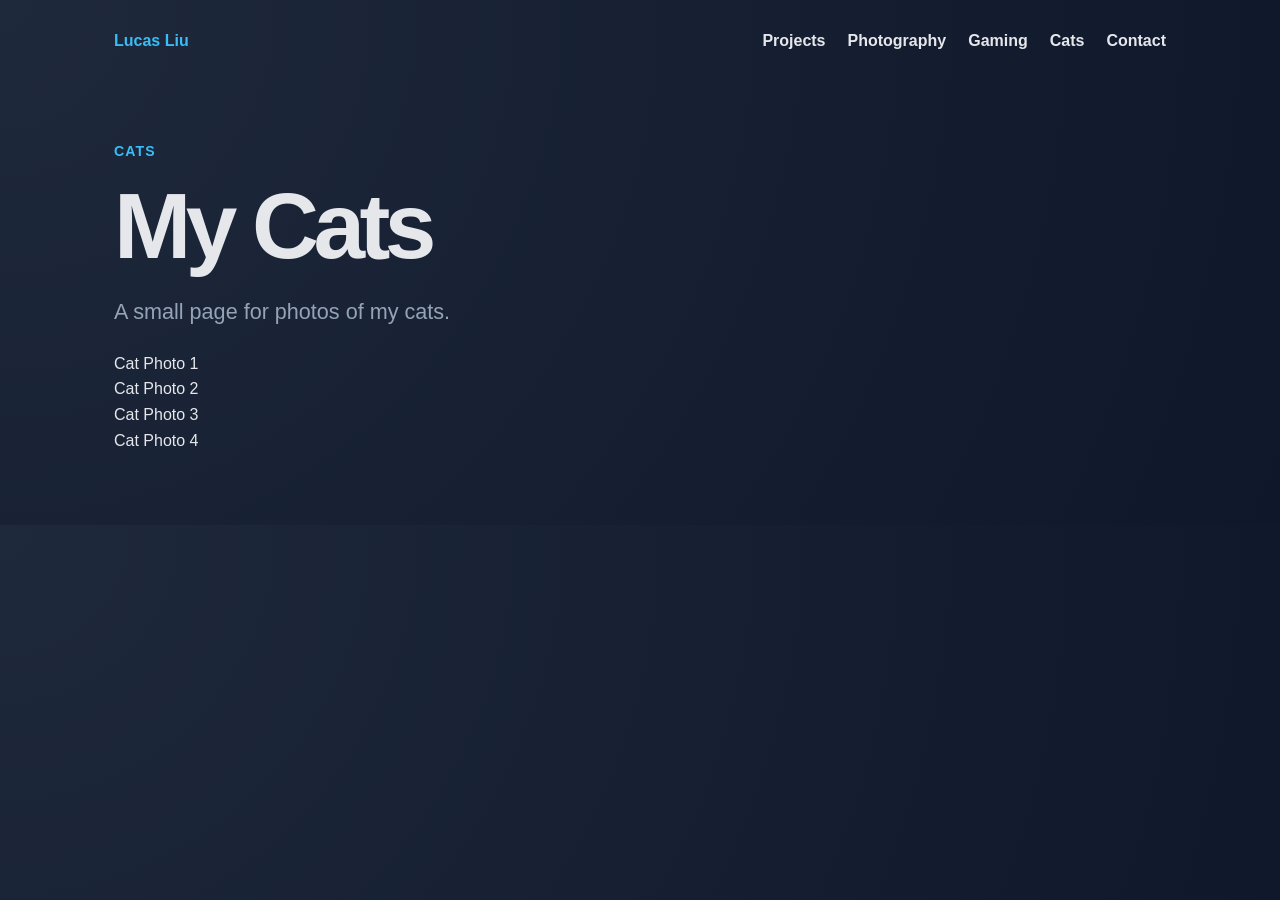
==== cats.html @ eb271c0a "Add initial cats.html page with layout and content" ====
<!DOCTYPE html>
<html lang="en">
<head>
  <meta charset="UTF-8" />
  <meta name="viewport" content="width=device-width, initial-scale=1.0" />

  <title>Cats | Lucas Liu</title>
  <meta name="description" content="Cat photos by Lucas Liu." />

  <link rel="stylesheet" href="style.css" />
</head>

<body>
  <nav class="nav">
    <a class="nav-name" href="index.html">Lucas Liu</a>

    <div class="nav-links">
      <a href="projects.html">Projects</a>
      <a href="photography.html">Photography</a>
      <a href="gaming.html">Gaming</a>
      <a href="cats.html">Cats</a>
      <a href="index.html#contact">Contact</a>
    </div>
  </nav>

  <main class="container">
    <section class="page-header">
      <p class="eyebrow">Cats</p>
      <h1>My Cats</h1>
      <p class="intro">
        A small page for photos of my cats.
      </p>
    </section>

    <section>
      <div class="photo-grid">
        <div class="photo-placeholder">
          <span>Cat Photo 1</span>
        </div>

        <div class="photo-placeholder">
          <span>Cat Photo 2</span>
        </div>

        <div class="photo-placeholder">
          <span>Cat Photo 3</span>
        </div>

        <div class="photo-placeholder">
          <span>Cat Photo 4</span>
        </div>
      </div>
    </section>
  </main>
</body>
</html>
---- style.css ----
:root {
  --bg: #0f172a;
  --bg-soft: #111827;
  --text: #e5e7eb;
  --muted: #94a3b8;
  --accent: #38bdf8;
  --border: #1f2937;
  --card: rgba(17, 24, 39, 0.78);
}

* {
  box-sizing: border-box;
}

html {
  scroll-behavior: smooth;
}

body {
  margin: 0;
  font-family: -apple-system, BlinkMacSystemFont, "Segoe UI", sans-serif;
  background: radial-gradient(circle at top left, #1e293b, var(--bg));
  color: var(--text);
  line-height: 1.6;
}

.nav {
  max-width: 1100px;
  margin: 0 auto;
  padding: 28px 24px 0;
  display: flex;
  justify-content: space-between;
  align-items: center;
}

.nav a {
  color: var(--text);
  text-decoration: none;
  font-weight: 700;
}

.nav a:hover {
  color: var(--accent);
}

.nav-name {
  color: var(--accent) !important;
}

.nav-links {
  display: flex;
  gap: 22px;
}

.container {
  max-width: 1100px;
  margin: 0 auto;
  padding: 72px 24px;
}

.hero {
  max-width: 860px;
  margin-bottom: 72px;
}

.eyebrow {
  color: var(--accent);
  font-weight: 700;
  letter-spacing: 0.08em;
  text-transform: uppercase;
  font-size: 0.88rem;
}

h1 {
  font-size: clamp(3rem, 8vw, 5.8rem);
  line-height: 1;
  margin: 18px 0;
  letter-spacing: -0.06em;
}

h2 {
  margin: 72px 0 24px;
  font-size: clamp(2rem, 4vw, 2.7rem);
  letter-spacing: -0.04em;
}

h3 {
  margin: 0 0 14px;
  font-size: 1.45rem;
}

p {
  font-size: 1.08rem;
}

.intro {
  font-size: 1.35rem;
  color: var(--muted);
  max-width: 820px;
}

.secondary-intro {
  margin-top: 18px;
}

.links {
  display: flex;
  gap: 16px;
  margin-top: 32px;
  flex-wrap: wrap;
}

.links a {
  color: var(--bg);
  background: var(--accent);
  padding: 12px 20px;
  border-radius: 999px;
  text-decoration: none;
  font-weight: 800;
  transition: transform 0.2s ease;
}

.links a:hover {
  transform: translateY(-2px);
}

.card-grid {
  display: grid;
  gap: 20px;
}

.card {
  background: var(--card);
  border: 1px solid var(--border);
  border-radius: 22px;
  padding: 28px;
}

.card p {
  color: var(--muted);
}

.empty-card {
  border-style: dashed;
}

.tag {
  margin: 0 0 12px;
  color: var(--accent) !important;
  font-size: 0.82rem;
  font-weight: 800;
  letter-spacing: 0.08em;
  text-transform: uppercase;
}

.text-link {
  display: inline-block;
  margin-top: 8px;
  color: var(--accent);
  text-decoration: none;
  font-weight: 800;
}

.text-link:hover {
  text-decoration: underline;
}

.profile-links {
  display: flex;
  flex-direction: column;
  gap: 8px;
  margin-top: 14px;
}

.profile-links span {
  color: var(--muted);
  font-weight: 700;
}

#contact {
  margin-bottom: 40px;
}

#contact p {
  color: var(--muted);
  max-width: 720px;
}

@media (max-width: 700px) {
  .nav {
    align-items: flex-start;
    gap: 16px;
    flex-direction: column;
  }

  .nav-links {
    gap: 14px;
    flex-wrap: wrap;
  }

  .container {
    padding-top: 48px;
  }

  h1 {
    font-size: clamp(2.7rem, 14vw, 4.5rem);
  }

  .intro {
    font-size: 1.15rem;
  }

  .card {
    padding: 24px;
  }
}
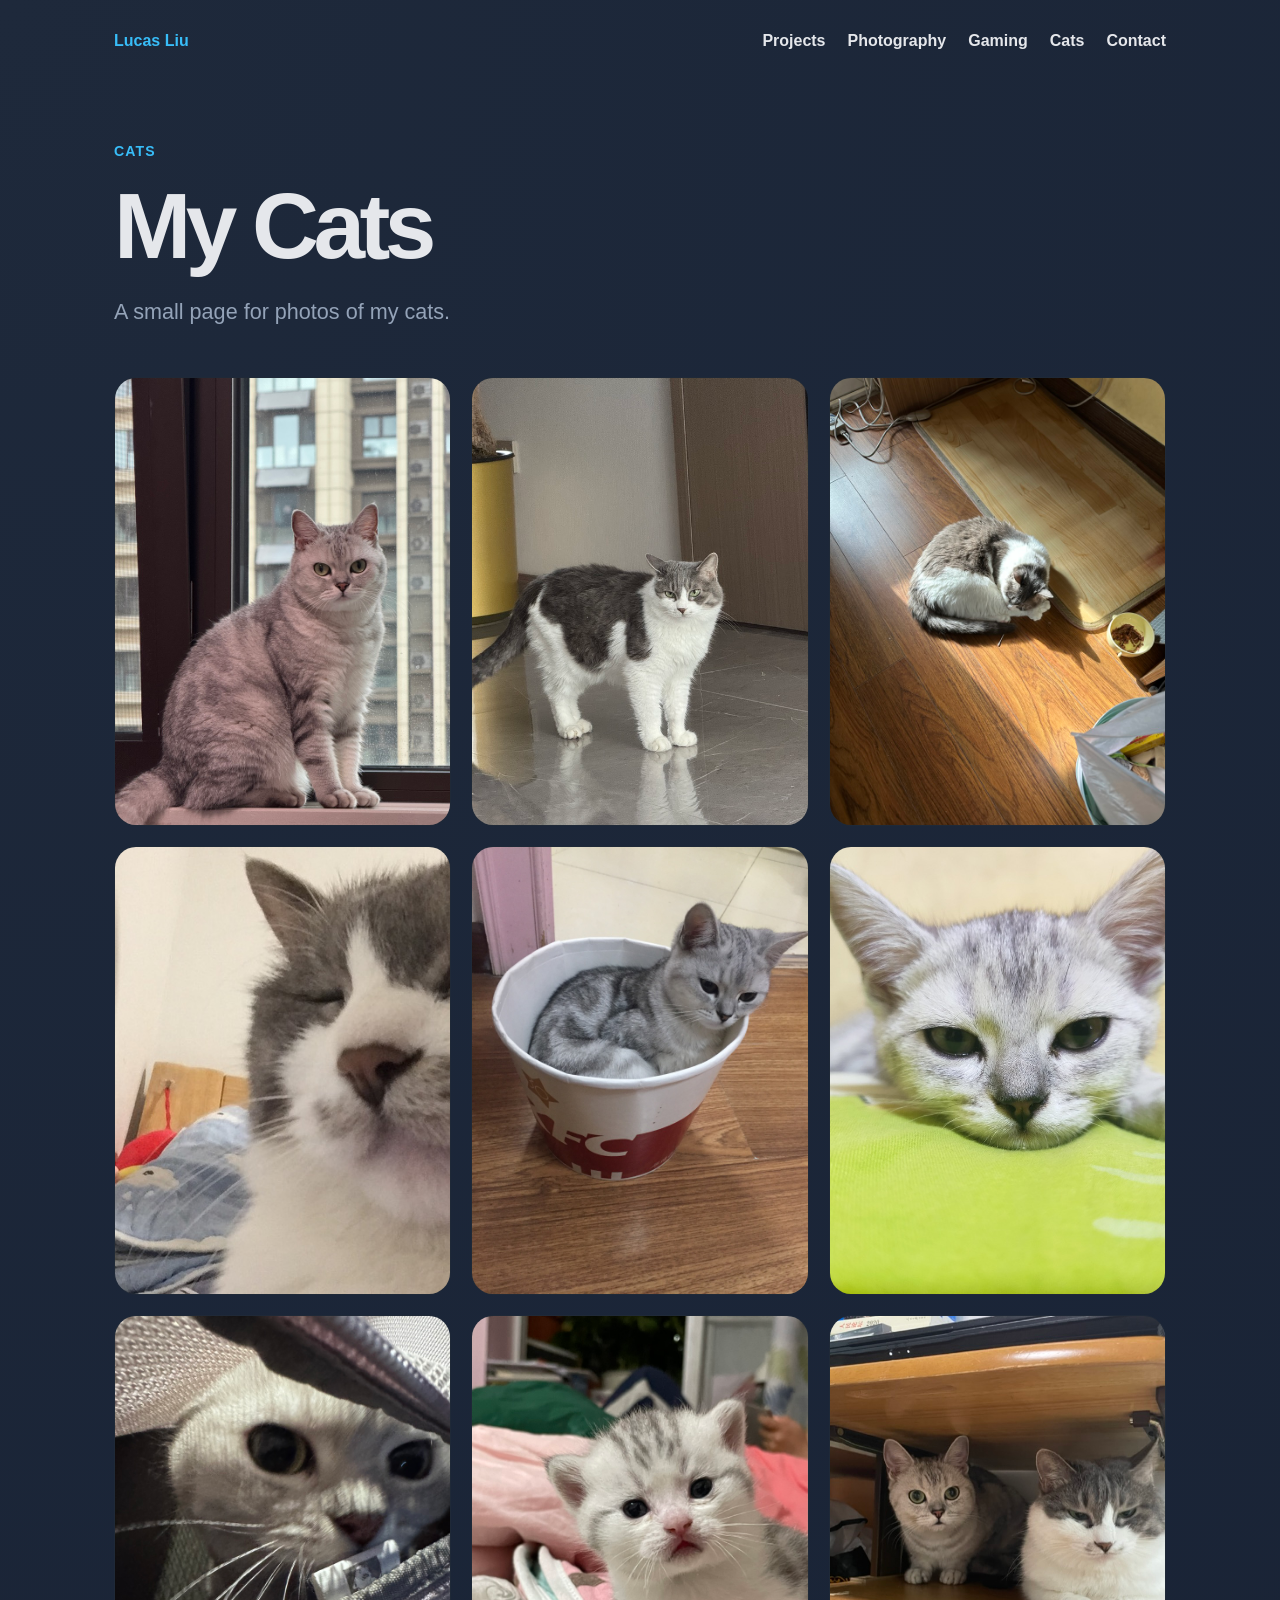
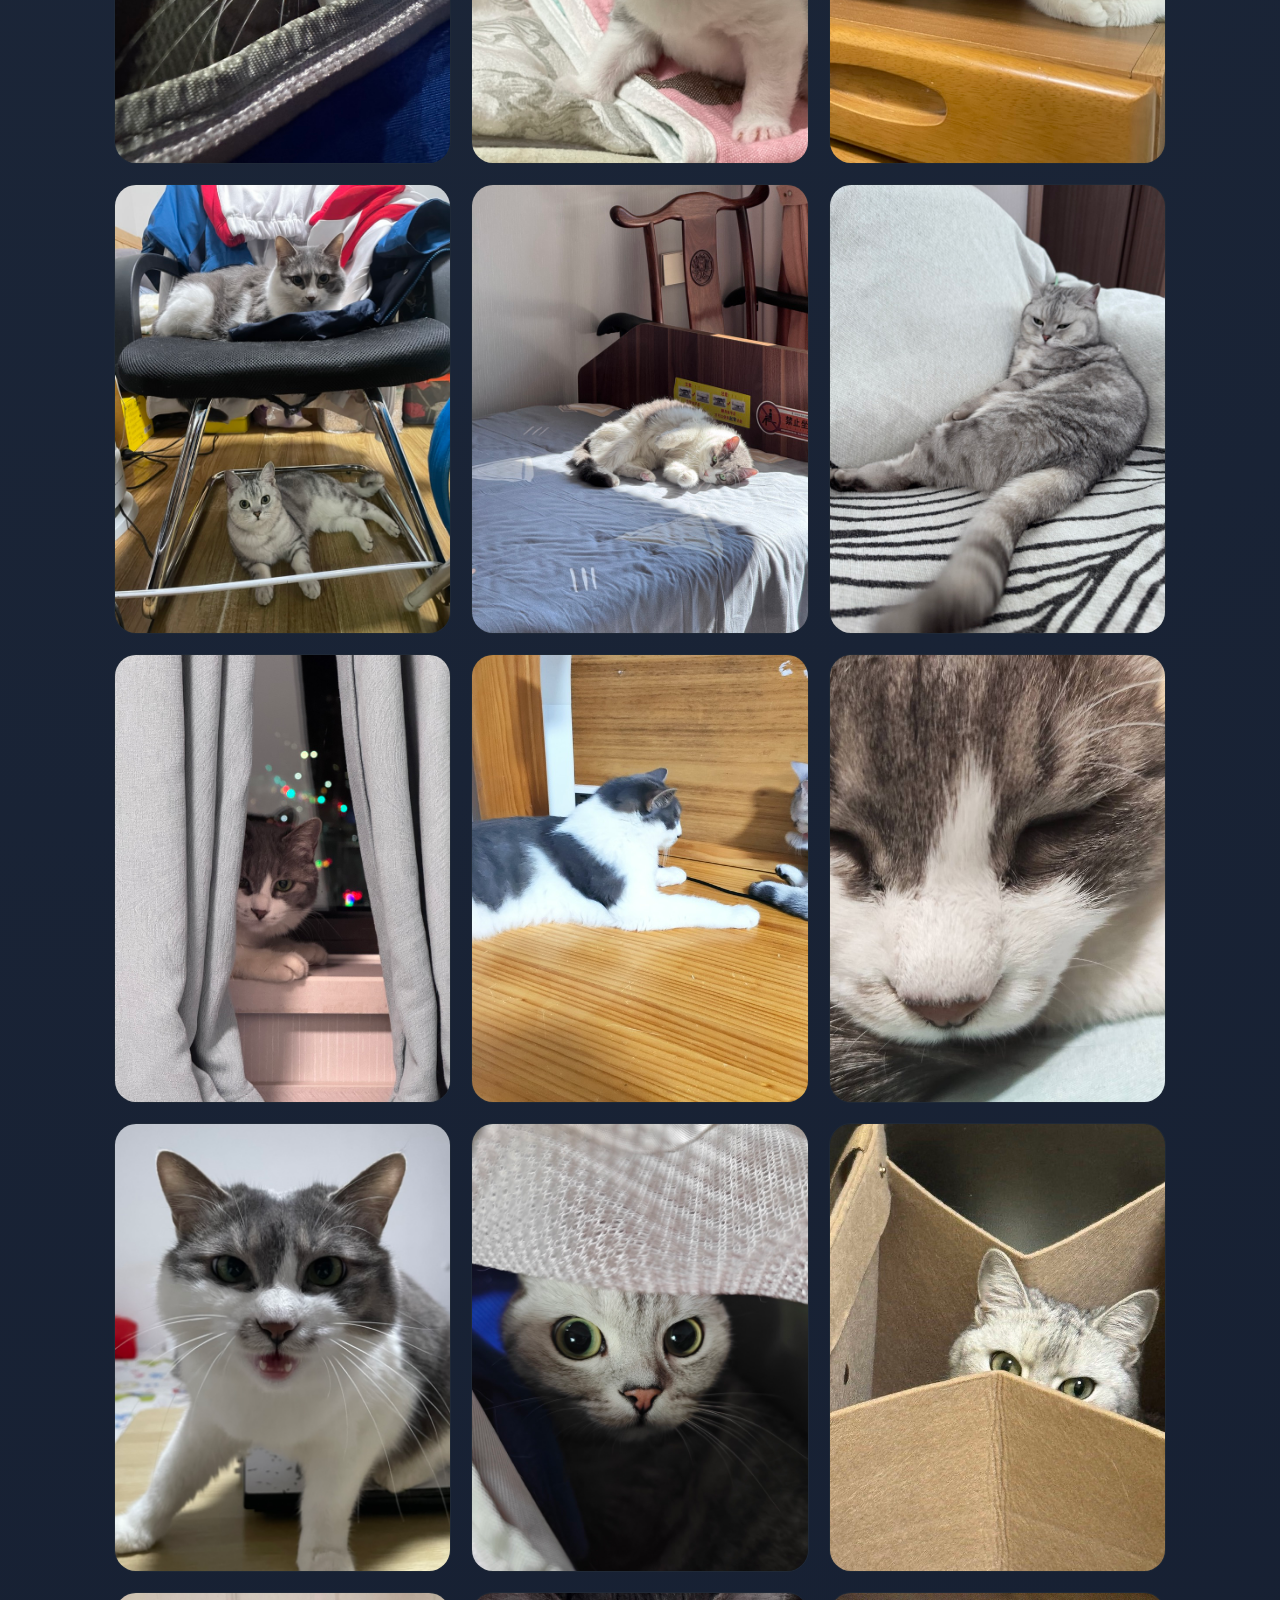
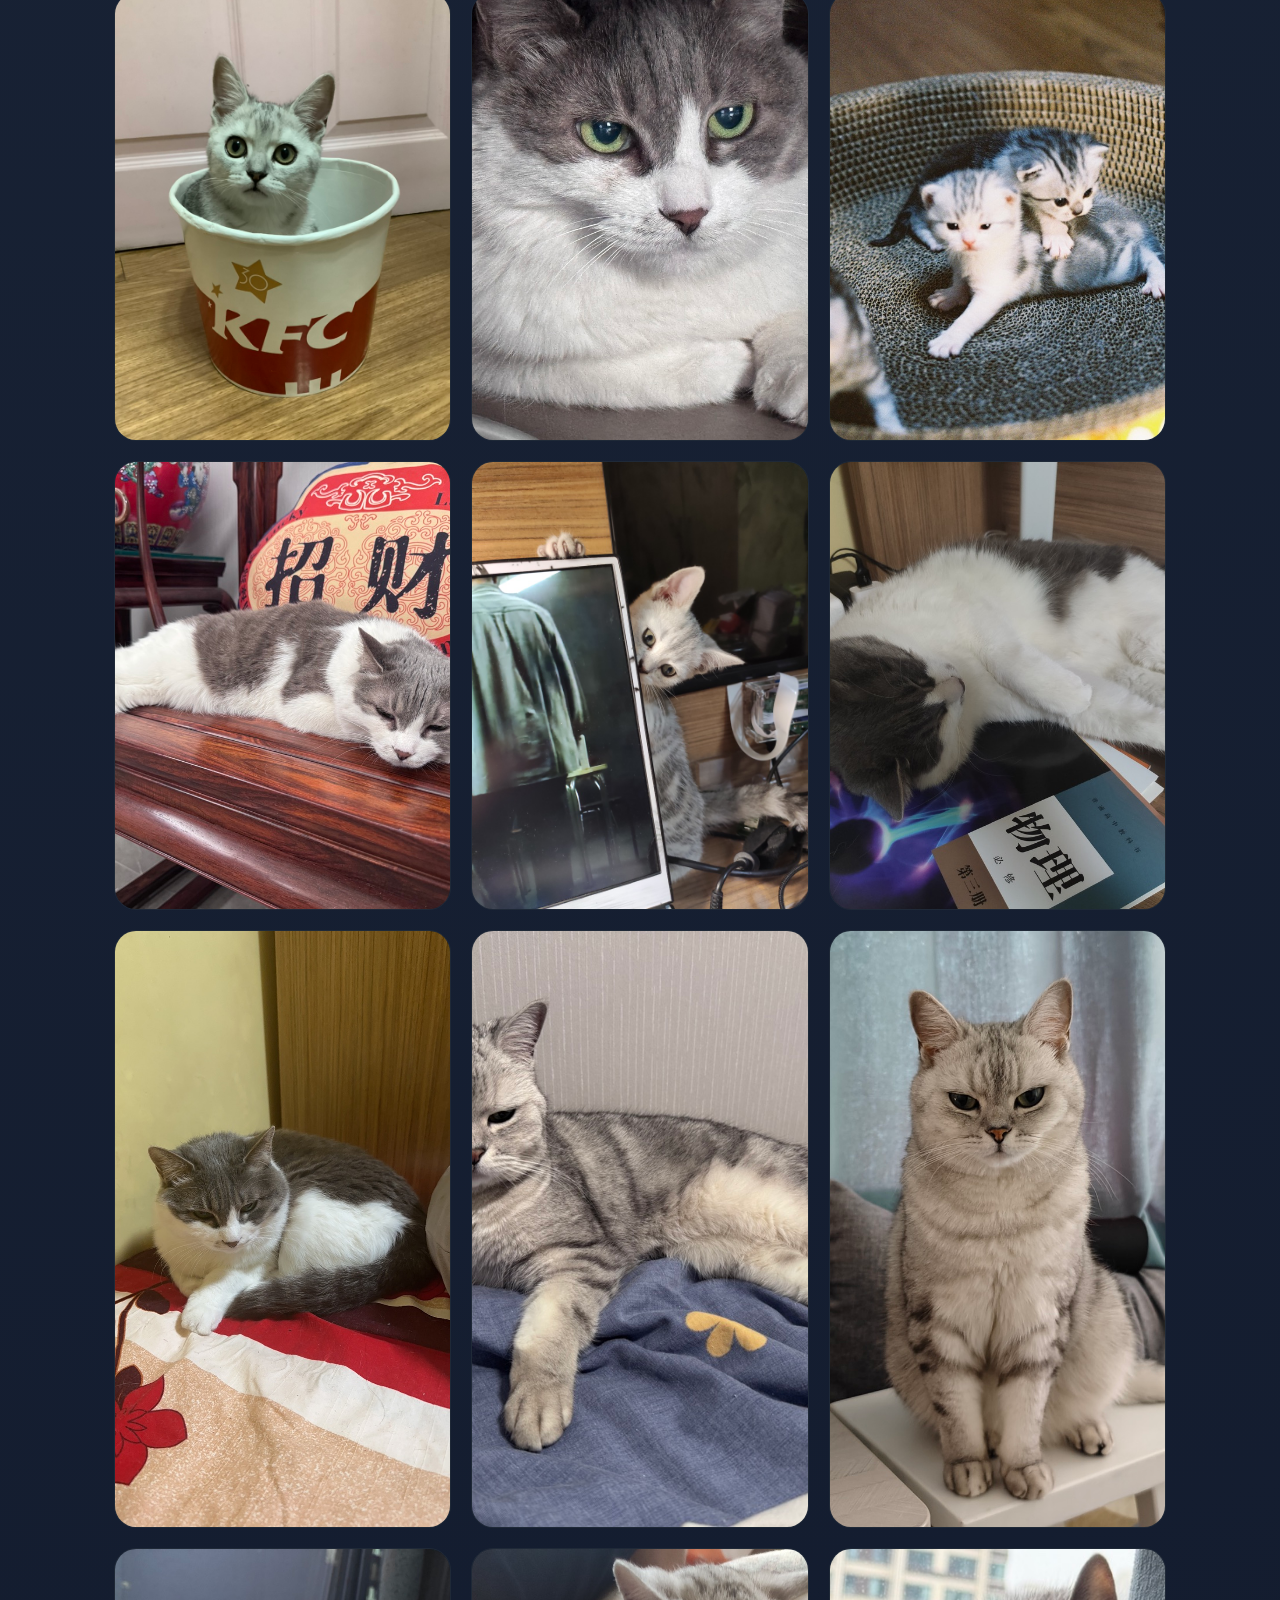
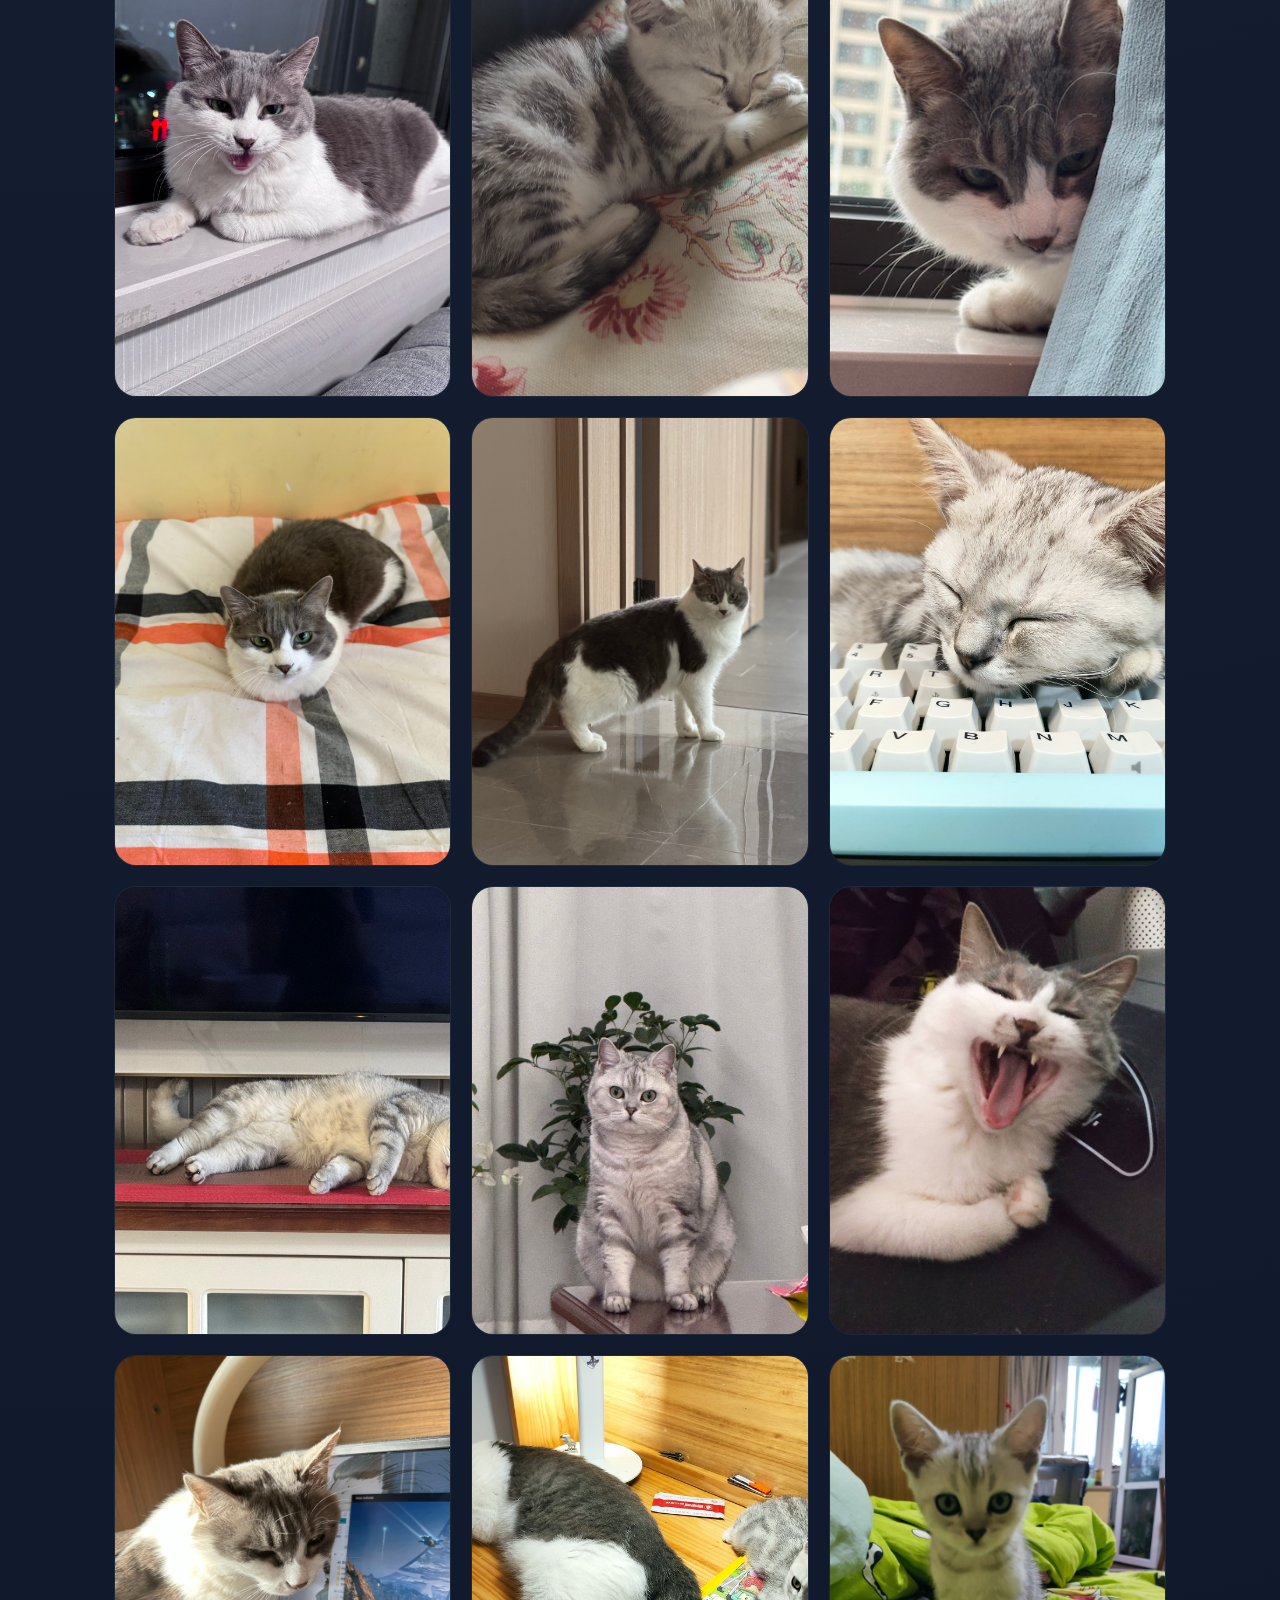
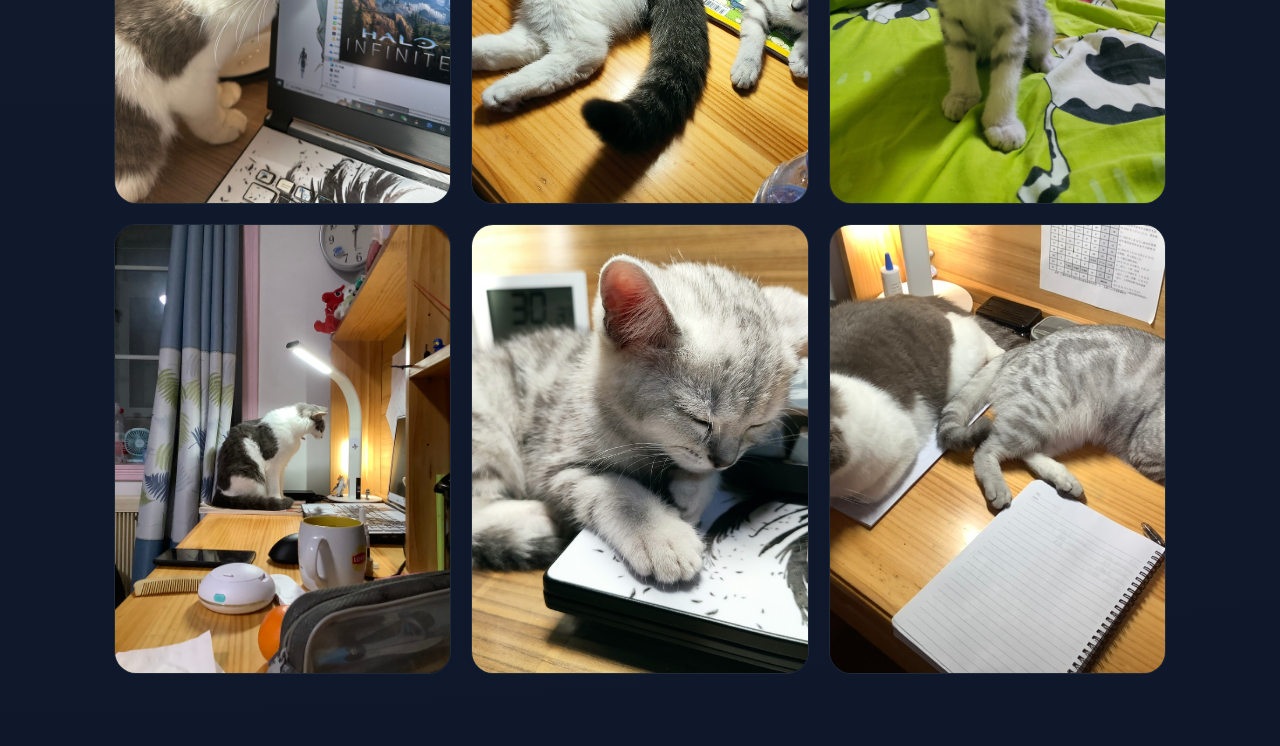
==== commit b33198eb: "pics" ====
--- a/cats.html
+++ b/cats.html
@@ -34,21 +34,48 @@
 
     <section>
       <div class="photo-grid">
-        <div class="photo-placeholder">
-          <span>Cat Photo 1</span>
-        </div>
-
-        <div class="photo-placeholder">
-          <span>Cat Photo 2</span>
-        </div>
-
-        <div class="photo-placeholder">
-          <span>Cat Photo 3</span>
-        </div>
-
-        <div class="photo-placeholder">
-          <span>Cat Photo 4</span>
-        </div>
+        <img src="images/cats/022676B5-F349-4433-A62F-2BC674BE7930_1_105_c.jpeg" alt="" loading="lazy" />
+        <img src="images/cats/027FE562-A1F4-48D2-A522-E79BFFF85E98_1_105_c.jpeg" alt="" loading="lazy" />
+        <img src="images/cats/0B552FAA-4996-4B69-B05D-C0F38C509FF8_1_105_c.jpeg" alt="" loading="lazy" />
+        <img src="images/cats/0F1BE93D-9D82-4BA6-8341-7AD65D0269CA_1_105_c.jpeg" alt="" loading="lazy" />
+        <img src="images/cats/0FFA9F94-952C-47EA-A236-4DE72FC25606_1_105_c.jpeg" alt="" loading="lazy" />
+        <img src="images/cats/17F78FDF-1A64-4216-BB80-3A97E763206C_1_105_c.jpeg" alt="" loading="lazy" />
+        <img src="images/cats/19F6200B-7D51-49CC-9E1E-4E9CDE894DA0_1_105_c.jpeg" alt="" loading="lazy" />
+        <img src="images/cats/1A288742-789D-4477-A495-CE6196F122BB_1_105_c.jpeg" alt="" loading="lazy" />
+        <img src="images/cats/21DAFA92-E9BD-4158-B0EE-BB5C69613ABF_1_105_c.jpeg" alt="" loading="lazy" />
+        <img src="images/cats/2425760A-C7C5-4C65-BD76-09657659F519_1_105_c.jpeg" alt="" loading="lazy" />
+        <img src="images/cats/27D07F33-BBAD-4957-82C8-EB9702E09497_1_105_c.jpeg" alt="" loading="lazy" />
+        <img src="images/cats/33B417A0-7AD5-4554-B3D0-4EDCA19AF41D_1_105_c.jpeg" alt="" loading="lazy" />
+        <img src="images/cats/388D701B-9C8C-434F-9AD4-1F368914CAAF_1_105_c.jpeg" alt="" loading="lazy" />
+        <img src="images/cats/3BC4B51D-7453-4153-AAA5-8B142612ADEE_1_105_c.jpeg" alt="" loading="lazy" />
+        <img src="images/cats/3BE62E50-2517-4A63-AE82-8F8D9B488DC3_1_105_c.jpeg" alt="" loading="lazy" />
+        <img src="images/cats/3FD732B7-8F79-4E09-8526-015AFED118EF_1_105_c.jpeg" alt="" loading="lazy" />
+        <img src="images/cats/465FA20C-888F-424C-9AA3-01DE94F51C4D_1_105_c.jpeg" alt="" loading="lazy" />
+        <img src="images/cats/4D7DDEF7-8C3A-4BA6-B24C-43F6439E0908_1_105_c.jpeg" alt="" loading="lazy" />
+        <img src="images/cats/539DD9DD-D170-479F-B73C-EAF102F0ED06_1_105_c.jpeg" alt="" loading="lazy" />
+        <img src="images/cats/57D1E64C-7CB0-4862-8F8A-D17699D9AA7D_1_105_c.jpeg" alt="" loading="lazy" />
+        <img src="images/cats/59CC1E4F-429B-44BF-A74E-E5D256D101A7_1_105_c.jpeg" alt="" loading="lazy" />
+        <img src="images/cats/5FC6F4A3-F1E0-48F8-A368-AB5B6872A0B4_1_105_c.jpeg" alt="" loading="lazy" />
+        <img src="images/cats/619C1AF4-2737-4A91-9D15-BE3560CD5BAE_1_105_c.jpeg" alt="" loading="lazy" />
+        <img src="images/cats/64038C10-497D-48EC-8D2F-84EAAC562FB6_1_105_c.jpeg" alt="" loading="lazy" />
+        <img src="images/cats/6B4118EB-88DD-470D-BFA9-8285950A57DC_1_105_c.jpeg" alt="" loading="lazy" />
+        <img src="images/cats/73B87170-35C7-4993-8DA1-9396E6FCE4DC_1_105_c.jpeg" alt="" loading="lazy" />
+        <img src="images/cats/7DEA34C9-6036-451D-92F1-C617CB449680_1_105_c.jpeg" alt="" loading="lazy" />
+        <img src="images/cats/851F17BE-8333-4CE9-B604-986FAC4C8755_1_105_c.jpeg" alt="" loading="lazy" />
+        <img src="images/cats/9AC025A7-2231-40E8-8951-E55D75D43A54_1_105_c.jpeg" alt="" loading="lazy" />
+        <img src="images/cats/A820F696-79D5-4D6A-AE35-AE633455E029_4_5005_c.jpeg" alt="" loading="lazy" />
+        <img src="images/cats/AFCBC5A7-3DBD-4335-954A-D111031ACA4A_1_105_c.jpeg" alt="" loading="lazy" />
+        <img src="images/cats/B187788B-924E-4EC5-95F7-0F200C8CB740_1_105_c.jpeg" alt="" loading="lazy" />
+        <img src="images/cats/B50FD188-EB4D-4B11-81FD-BDA47391044C_1_105_c.jpeg" alt="" loading="lazy" />
+        <img src="images/cats/B70B720E-28B8-4BDB-9C21-E9E2D4DE9556_1_105_c.jpeg" alt="" loading="lazy" />
+        <img src="images/cats/BCE21BD2-349E-46E3-8992-AF6D19F879A4_1_105_c.jpeg" alt="" loading="lazy" />
+        <img src="images/cats/C45CB0D5-A2B4-4A6E-8642-020B2E87109C_1_105_c.jpeg" alt="" loading="lazy" />
+        <img src="images/cats/C897EE46-92E4-4639-A259-02292B5F3BCE_1_105_c.jpeg" alt="" loading="lazy" />
+        <img src="images/cats/CA6E9315-EB69-4551-A2C2-34A1DDBBE6CC_1_105_c.jpeg" alt="" loading="lazy" />
+        <img src="images/cats/D4BF6A0E-4FF5-4D9E-93A7-4BB908677E19_1_105_c.jpeg" alt="" loading="lazy" />
+        <img src="images/cats/DF0A548F-12F0-43CC-B572-C6649B1FE42E_1_105_c.jpeg" alt="" loading="lazy" />
+        <img src="images/cats/E7008F0A-7F35-41EC-B72C-7DC1CE60BB76_1_105_c.jpeg" alt="" loading="lazy" />
+        <img src="images/cats/FA60CE29-6546-4216-A373-100ABB5DD50F_1_105_c.jpeg" alt="" loading="lazy" />
       </div>
     </section>
   </main>
--- a/style.css
+++ b/style.css
@@ -50,6 +50,7 @@
 .nav-links {
   display: flex;
   gap: 22px;
+  flex-wrap: wrap;
 }
 
 .container {
@@ -61,6 +62,11 @@
 .hero {
   max-width: 860px;
   margin-bottom: 72px;
+}
+
+.page-header {
+  max-width: 860px;
+  margin-bottom: 48px;
 }
 
 .eyebrow {
@@ -140,6 +146,18 @@
   color: var(--muted);
 }
 
+.page-card {
+  display: block;
+  color: inherit;
+  text-decoration: none;
+  transition: transform 0.2s ease, border-color 0.2s ease;
+}
+
+.page-card:hover {
+  transform: translateY(-4px);
+  border-color: var(--accent);
+}
+
 .empty-card {
   border-style: dashed;
 }
@@ -177,6 +195,80 @@
   font-weight: 700;
 }
 
+.large-profile-links {
+  font-size: 1.2rem;
+}
+
+.photo-grid {
+  display: grid;
+  grid-template-columns: repeat(3, minmax(0, 1fr));
+  gap: 20px;
+}
+
+.photo-placeholder {
+  min-height: 260px;
+  border-radius: 22px;
+  border: 1px dashed var(--border);
+  background: rgba(17, 24, 39, 0.6);
+  display: flex;
+  align-items: center;
+  justify-content: center;
+  color: var(--muted);
+  font-weight: 800;
+}
+
+.photo-grid img {
+  width: 100%;
+  height: 100%;
+  min-height: 260px;
+  object-fit: cover;
+  border-radius: 22px;
+  border: 1px solid var(--border);
+}
+
+.project-list {
+  display: grid;
+  gap: 24px;
+}
+
+.project-entry {
+  padding: 32px;
+}
+
+.featured-project {
+  border-color: rgba(56, 189, 248, 0.55);
+}
+
+.project-title {
+  margin: 0 0 16px;
+  font-size: clamp(1.8rem, 4vw, 2.6rem);
+  line-height: 1.12;
+}
+
+.project-meta {
+  color: var(--accent) !important;
+  font-weight: 700;
+  margin-bottom: 20px;
+}
+
+.project-status {
+  display: inline-block;
+  margin: 0 0 20px;
+  padding: 8px 12px;
+  border: 1px solid rgba(56, 189, 248, 0.45);
+  border-radius: 999px;
+  color: var(--accent) !important;
+  background: rgba(56, 189, 248, 0.08);
+  font-weight: 800;
+}
+
+.project-actions {
+  display: flex;
+  gap: 18px;
+  flex-wrap: wrap;
+  margin-top: 20px;
+}
+
 #contact {
   margin-bottom: 40px;
 }
@@ -195,7 +287,6 @@
 
   .nav-links {
     gap: 14px;
-    flex-wrap: wrap;
   }
 
   .container {
@@ -213,4 +304,17 @@
   .card {
     padding: 24px;
   }
-}
+
+  .photo-grid {
+    grid-template-columns: 1fr;
+  }
+    .inline-link {
+    color: var(--accent);
+    text-decoration: none;
+    font-weight: 800;
+  }
+  
+  .inline-link:hover {
+    text-decoration: underline;
+  }
+}
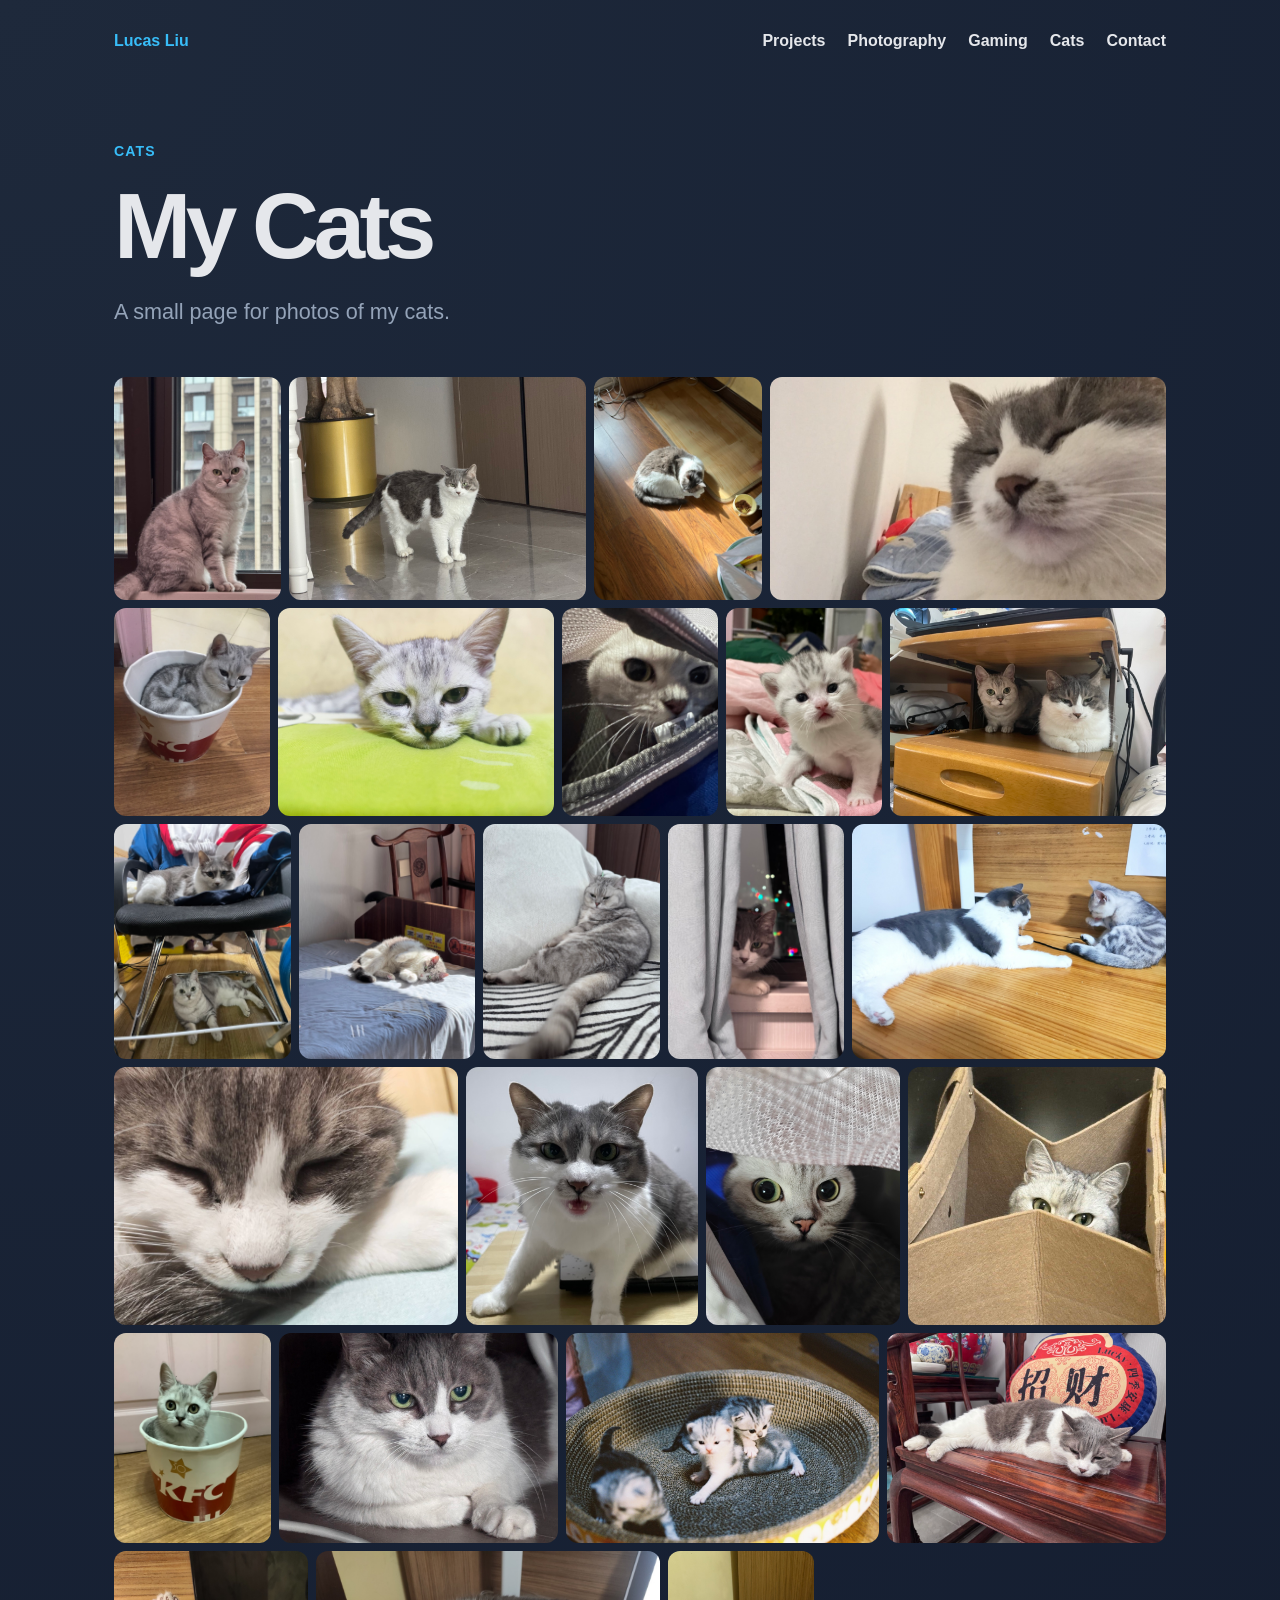
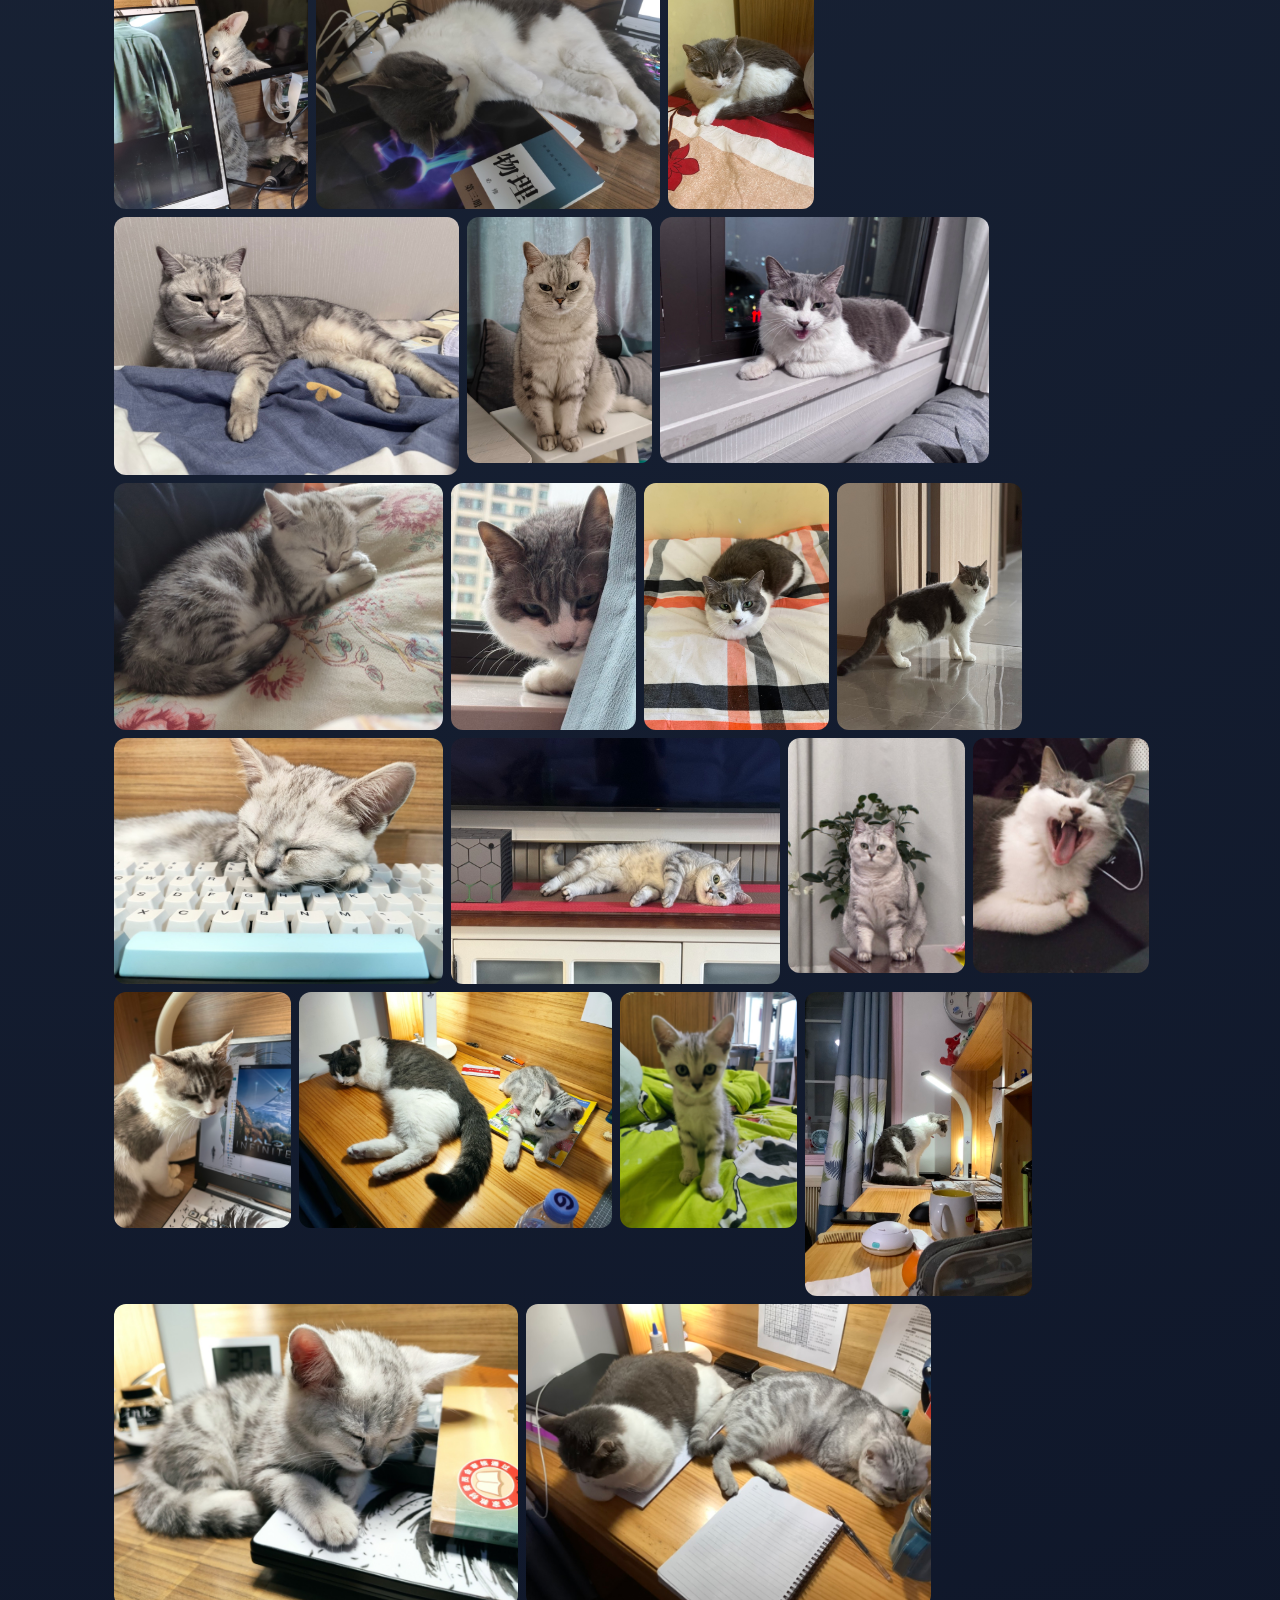
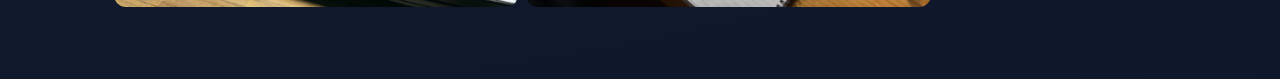
==== commit eccbf6f9: "Add justified photo wall layout with no cropping JavaScript reads each image's real aspect ratio and" ====
--- a/cats.html
+++ b/cats.html
@@ -34,50 +34,51 @@
 
     <section>
       <div class="photo-grid">
-        <img src="images/cats/022676B5-F349-4433-A62F-2BC674BE7930_1_105_c.jpeg" alt="" loading="lazy" />
-        <img src="images/cats/027FE562-A1F4-48D2-A522-E79BFFF85E98_1_105_c.jpeg" alt="" loading="lazy" />
-        <img src="images/cats/0B552FAA-4996-4B69-B05D-C0F38C509FF8_1_105_c.jpeg" alt="" loading="lazy" />
-        <img src="images/cats/0F1BE93D-9D82-4BA6-8341-7AD65D0269CA_1_105_c.jpeg" alt="" loading="lazy" />
-        <img src="images/cats/0FFA9F94-952C-47EA-A236-4DE72FC25606_1_105_c.jpeg" alt="" loading="lazy" />
-        <img src="images/cats/17F78FDF-1A64-4216-BB80-3A97E763206C_1_105_c.jpeg" alt="" loading="lazy" />
-        <img src="images/cats/19F6200B-7D51-49CC-9E1E-4E9CDE894DA0_1_105_c.jpeg" alt="" loading="lazy" />
-        <img src="images/cats/1A288742-789D-4477-A495-CE6196F122BB_1_105_c.jpeg" alt="" loading="lazy" />
-        <img src="images/cats/21DAFA92-E9BD-4158-B0EE-BB5C69613ABF_1_105_c.jpeg" alt="" loading="lazy" />
-        <img src="images/cats/2425760A-C7C5-4C65-BD76-09657659F519_1_105_c.jpeg" alt="" loading="lazy" />
-        <img src="images/cats/27D07F33-BBAD-4957-82C8-EB9702E09497_1_105_c.jpeg" alt="" loading="lazy" />
-        <img src="images/cats/33B417A0-7AD5-4554-B3D0-4EDCA19AF41D_1_105_c.jpeg" alt="" loading="lazy" />
-        <img src="images/cats/388D701B-9C8C-434F-9AD4-1F368914CAAF_1_105_c.jpeg" alt="" loading="lazy" />
-        <img src="images/cats/3BC4B51D-7453-4153-AAA5-8B142612ADEE_1_105_c.jpeg" alt="" loading="lazy" />
-        <img src="images/cats/3BE62E50-2517-4A63-AE82-8F8D9B488DC3_1_105_c.jpeg" alt="" loading="lazy" />
-        <img src="images/cats/3FD732B7-8F79-4E09-8526-015AFED118EF_1_105_c.jpeg" alt="" loading="lazy" />
-        <img src="images/cats/465FA20C-888F-424C-9AA3-01DE94F51C4D_1_105_c.jpeg" alt="" loading="lazy" />
-        <img src="images/cats/4D7DDEF7-8C3A-4BA6-B24C-43F6439E0908_1_105_c.jpeg" alt="" loading="lazy" />
-        <img src="images/cats/539DD9DD-D170-479F-B73C-EAF102F0ED06_1_105_c.jpeg" alt="" loading="lazy" />
-        <img src="images/cats/57D1E64C-7CB0-4862-8F8A-D17699D9AA7D_1_105_c.jpeg" alt="" loading="lazy" />
-        <img src="images/cats/59CC1E4F-429B-44BF-A74E-E5D256D101A7_1_105_c.jpeg" alt="" loading="lazy" />
-        <img src="images/cats/5FC6F4A3-F1E0-48F8-A368-AB5B6872A0B4_1_105_c.jpeg" alt="" loading="lazy" />
-        <img src="images/cats/619C1AF4-2737-4A91-9D15-BE3560CD5BAE_1_105_c.jpeg" alt="" loading="lazy" />
-        <img src="images/cats/64038C10-497D-48EC-8D2F-84EAAC562FB6_1_105_c.jpeg" alt="" loading="lazy" />
-        <img src="images/cats/6B4118EB-88DD-470D-BFA9-8285950A57DC_1_105_c.jpeg" alt="" loading="lazy" />
-        <img src="images/cats/73B87170-35C7-4993-8DA1-9396E6FCE4DC_1_105_c.jpeg" alt="" loading="lazy" />
-        <img src="images/cats/7DEA34C9-6036-451D-92F1-C617CB449680_1_105_c.jpeg" alt="" loading="lazy" />
-        <img src="images/cats/851F17BE-8333-4CE9-B604-986FAC4C8755_1_105_c.jpeg" alt="" loading="lazy" />
-        <img src="images/cats/9AC025A7-2231-40E8-8951-E55D75D43A54_1_105_c.jpeg" alt="" loading="lazy" />
-        <img src="images/cats/A820F696-79D5-4D6A-AE35-AE633455E029_4_5005_c.jpeg" alt="" loading="lazy" />
-        <img src="images/cats/AFCBC5A7-3DBD-4335-954A-D111031ACA4A_1_105_c.jpeg" alt="" loading="lazy" />
-        <img src="images/cats/B187788B-924E-4EC5-95F7-0F200C8CB740_1_105_c.jpeg" alt="" loading="lazy" />
-        <img src="images/cats/B50FD188-EB4D-4B11-81FD-BDA47391044C_1_105_c.jpeg" alt="" loading="lazy" />
-        <img src="images/cats/B70B720E-28B8-4BDB-9C21-E9E2D4DE9556_1_105_c.jpeg" alt="" loading="lazy" />
-        <img src="images/cats/BCE21BD2-349E-46E3-8992-AF6D19F879A4_1_105_c.jpeg" alt="" loading="lazy" />
-        <img src="images/cats/C45CB0D5-A2B4-4A6E-8642-020B2E87109C_1_105_c.jpeg" alt="" loading="lazy" />
-        <img src="images/cats/C897EE46-92E4-4639-A259-02292B5F3BCE_1_105_c.jpeg" alt="" loading="lazy" />
-        <img src="images/cats/CA6E9315-EB69-4551-A2C2-34A1DDBBE6CC_1_105_c.jpeg" alt="" loading="lazy" />
-        <img src="images/cats/D4BF6A0E-4FF5-4D9E-93A7-4BB908677E19_1_105_c.jpeg" alt="" loading="lazy" />
-        <img src="images/cats/DF0A548F-12F0-43CC-B572-C6649B1FE42E_1_105_c.jpeg" alt="" loading="lazy" />
-        <img src="images/cats/E7008F0A-7F35-41EC-B72C-7DC1CE60BB76_1_105_c.jpeg" alt="" loading="lazy" />
-        <img src="images/cats/FA60CE29-6546-4216-A373-100ABB5DD50F_1_105_c.jpeg" alt="" loading="lazy" />
+        <img src="images/cats/022676B5-F349-4433-A62F-2BC674BE7930_1_105_c.jpeg" alt="" loading="lazy" data-w="1440" data-h="1920" />
+        <img src="images/cats/027FE562-A1F4-48D2-A522-E79BFFF85E98_1_105_c.jpeg" alt="" loading="lazy" data-w="1920" data-h="1440" />
+        <img src="images/cats/0B552FAA-4996-4B69-B05D-C0F38C509FF8_1_105_c.jpeg" alt="" loading="lazy" data-w="1440" data-h="1920" />
+        <img src="images/cats/0F1BE93D-9D82-4BA6-8341-7AD65D0269CA_1_105_c.jpeg" alt="" loading="lazy" data-w="1920" data-h="1080" />
+        <img src="images/cats/0FFA9F94-952C-47EA-A236-4DE72FC25606_1_105_c.jpeg" alt="" loading="lazy" data-w="1440" data-h="1920" />
+        <img src="images/cats/17F78FDF-1A64-4216-BB80-3A97E763206C_1_105_c.jpeg" alt="" loading="lazy" data-w="1920" data-h="1440" />
+        <img src="images/cats/19F6200B-7D51-49CC-9E1E-4E9CDE894DA0_1_105_c.jpeg" alt="" loading="lazy" data-w="1440" data-h="1920" />
+        <img src="images/cats/1A288742-789D-4477-A495-CE6196F122BB_1_105_c.jpeg" alt="" loading="lazy" data-w="1442" data-h="1920" />
+        <img src="images/cats/21DAFA92-E9BD-4158-B0EE-BB5C69613ABF_1_105_c.jpeg" alt="" loading="lazy" data-w="1920" data-h="1442" />
+        <img src="images/cats/2425760A-C7C5-4C65-BD76-09657659F519_1_105_c.jpeg" alt="" loading="lazy" data-w="1442" data-h="1920" />
+        <img src="images/cats/27D07F33-BBAD-4957-82C8-EB9702E09497_1_105_c.jpeg" alt="" loading="lazy" data-w="1440" data-h="1920" />
+        <img src="images/cats/33B417A0-7AD5-4554-B3D0-4EDCA19AF41D_1_105_c.jpeg" alt="" loading="lazy" data-w="1440" data-h="1920" />
+        <img src="images/cats/388D701B-9C8C-434F-9AD4-1F368914CAAF_1_105_c.jpeg" alt="" loading="lazy" data-w="1440" data-h="1920" />
+        <img src="images/cats/3BC4B51D-7453-4153-AAA5-8B142612ADEE_1_105_c.jpeg" alt="" loading="lazy" data-w="1920" data-h="1440" />
+        <img src="images/cats/3BE62E50-2517-4A63-AE82-8F8D9B488DC3_1_105_c.jpeg" alt="" loading="lazy" data-w="1920" data-h="1440" />
+        <img src="images/cats/3FD732B7-8F79-4E09-8526-015AFED118EF_1_105_c.jpeg" alt="" loading="lazy" data-w="1721" data-h="1920" />
+        <img src="images/cats/465FA20C-888F-424C-9AA3-01DE94F51C4D_1_105_c.jpeg" alt="" loading="lazy" data-w="1440" data-h="1920" />
+        <img src="images/cats/4D7DDEF7-8C3A-4BA6-B24C-43F6439E0908_1_105_c.jpeg" alt="" loading="lazy" data-w="1920" data-h="1920" />
+        <img src="images/cats/539DD9DD-D170-479F-B73C-EAF102F0ED06_1_105_c.jpeg" alt="" loading="lazy" data-w="1440" data-h="1920" />
+        <img src="images/cats/57D1E64C-7CB0-4862-8F8A-D17699D9AA7D_1_105_c.jpeg" alt="" loading="lazy" data-w="1920" data-h="1440" />
+        <img src="images/cats/59CC1E4F-429B-44BF-A74E-E5D256D101A7_1_105_c.jpeg" alt="" loading="lazy" data-w="1920" data-h="1287" />
+        <img src="images/cats/5FC6F4A3-F1E0-48F8-A368-AB5B6872A0B4_1_105_c.jpeg" alt="" loading="lazy" data-w="1920" data-h="1440" />
+        <img src="images/cats/619C1AF4-2737-4A91-9D15-BE3560CD5BAE_1_105_c.jpeg" alt="" loading="lazy" data-w="1440" data-h="1920" />
+        <img src="images/cats/64038C10-497D-48EC-8D2F-84EAAC562FB6_1_105_c.jpeg" alt="" loading="lazy" data-w="1920" data-h="1440" />
+        <img src="images/cats/6B4118EB-88DD-470D-BFA9-8285950A57DC_1_105_c.jpeg" alt="" loading="lazy" data-w="1080" data-h="1920" />
+        <img src="images/cats/73B87170-35C7-4993-8DA1-9396E6FCE4DC_1_105_c.jpeg" alt="" loading="lazy" data-w="1920" data-h="1440" />
+        <img src="images/cats/7DEA34C9-6036-451D-92F1-C617CB449680_1_105_c.jpeg" alt="" loading="lazy" data-w="1440" data-h="1920" />
+        <img src="images/cats/851F17BE-8333-4CE9-B604-986FAC4C8755_1_105_c.jpeg" alt="" loading="lazy" data-w="1920" data-h="1440" />
+        <img src="images/cats/9AC025A7-2231-40E8-8951-E55D75D43A54_1_105_c.jpeg" alt="" loading="lazy" data-w="1920" data-h="1440" />
+        <img src="images/cats/A820F696-79D5-4D6A-AE35-AE633455E029_4_5005_c.jpeg" alt="" loading="lazy" data-w="1440" data-h="1920" />
+        <img src="images/cats/AFCBC5A7-3DBD-4335-954A-D111031ACA4A_1_105_c.jpeg" alt="" loading="lazy" data-w="1440" data-h="1920" />
+        <img src="images/cats/B187788B-924E-4EC5-95F7-0F200C8CB740_1_105_c.jpeg" alt="" loading="lazy" data-w="1440" data-h="1920" />
+        <img src="images/cats/B50FD188-EB4D-4B11-81FD-BDA47391044C_1_105_c.jpeg" alt="" loading="lazy" data-w="1920" data-h="1440" />
+        <img src="images/cats/B70B720E-28B8-4BDB-9C21-E9E2D4DE9556_1_105_c.jpeg" alt="" loading="lazy" data-w="1920" data-h="1440" />
+        <img src="images/cats/BCE21BD2-349E-46E3-8992-AF6D19F879A4_1_105_c.jpeg" alt="" loading="lazy" data-w="1440" data-h="1920" />
+        <img src="images/cats/C45CB0D5-A2B4-4A6E-8642-020B2E87109C_1_105_c.jpeg" alt="" loading="lazy" data-w="1440" data-h="1920" />
+        <img src="images/cats/C897EE46-92E4-4639-A259-02292B5F3BCE_1_105_c.jpeg" alt="" loading="lazy" data-w="1440" data-h="1920" />
+        <img src="images/cats/CA6E9315-EB69-4551-A2C2-34A1DDBBE6CC_1_105_c.jpeg" alt="" loading="lazy" data-w="1920" data-h="1440" />
+        <img src="images/cats/D4BF6A0E-4FF5-4D9E-93A7-4BB908677E19_1_105_c.jpeg" alt="" loading="lazy" data-w="1440" data-h="1920" />
+        <img src="images/cats/DF0A548F-12F0-43CC-B572-C6649B1FE42E_1_105_c.jpeg" alt="" loading="lazy" data-w="1440" data-h="1920" />
+        <img src="images/cats/E7008F0A-7F35-41EC-B72C-7DC1CE60BB76_1_105_c.jpeg" alt="" loading="lazy" data-w="1920" data-h="1440" />
+        <img src="images/cats/FA60CE29-6546-4216-A373-100ABB5DD50F_1_105_c.jpeg" alt="" loading="lazy" data-w="1920" data-h="1440" />
       </div>
     </section>
   </main>
+  <script src="gallery.js"></script>
 </body>
 </html>
--- a/style.css
+++ b/style.css
@@ -200,30 +200,15 @@
 }
 
 .photo-grid {
-  display: grid;
-  grid-template-columns: repeat(3, minmax(0, 1fr));
-  gap: 20px;
-}
-
-.photo-placeholder {
-  min-height: 260px;
-  border-radius: 22px;
-  border: 1px dashed var(--border);
-  background: rgba(17, 24, 39, 0.6);
-  display: flex;
-  align-items: center;
-  justify-content: center;
-  color: var(--muted);
-  font-weight: 800;
+  display: flex;
+  flex-wrap: wrap;
+  gap: 8px;
 }
 
 .photo-grid img {
-  width: 100%;
-  height: 100%;
-  min-height: 260px;
-  object-fit: cover;
-  border-radius: 22px;
-  border: 1px solid var(--border);
+  display: block;
+  border-radius: 12px;
+  object-fit: fill;
 }
 
 .project-list {
@@ -306,7 +291,7 @@
   }
 
   .photo-grid {
-    grid-template-columns: 1fr;
+    gap: 4px;
   }
     .inline-link {
     color: var(--accent);
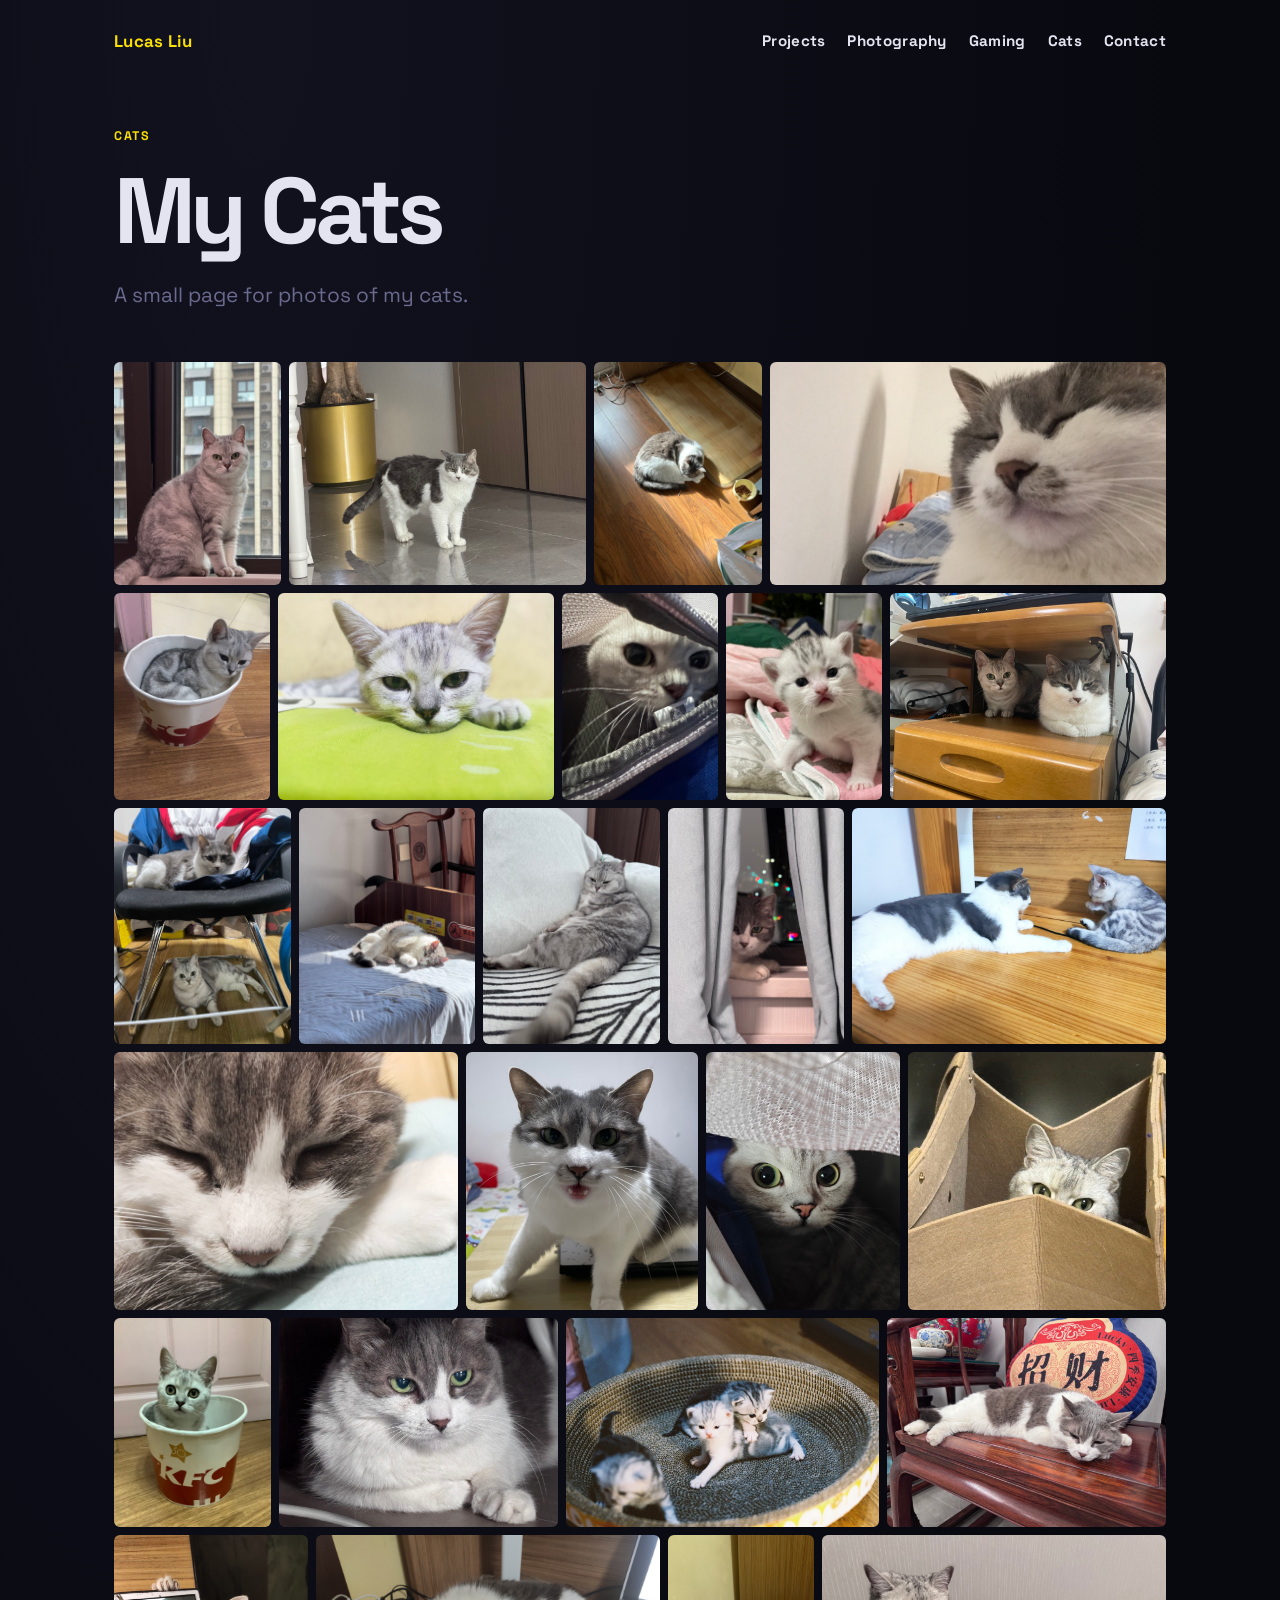
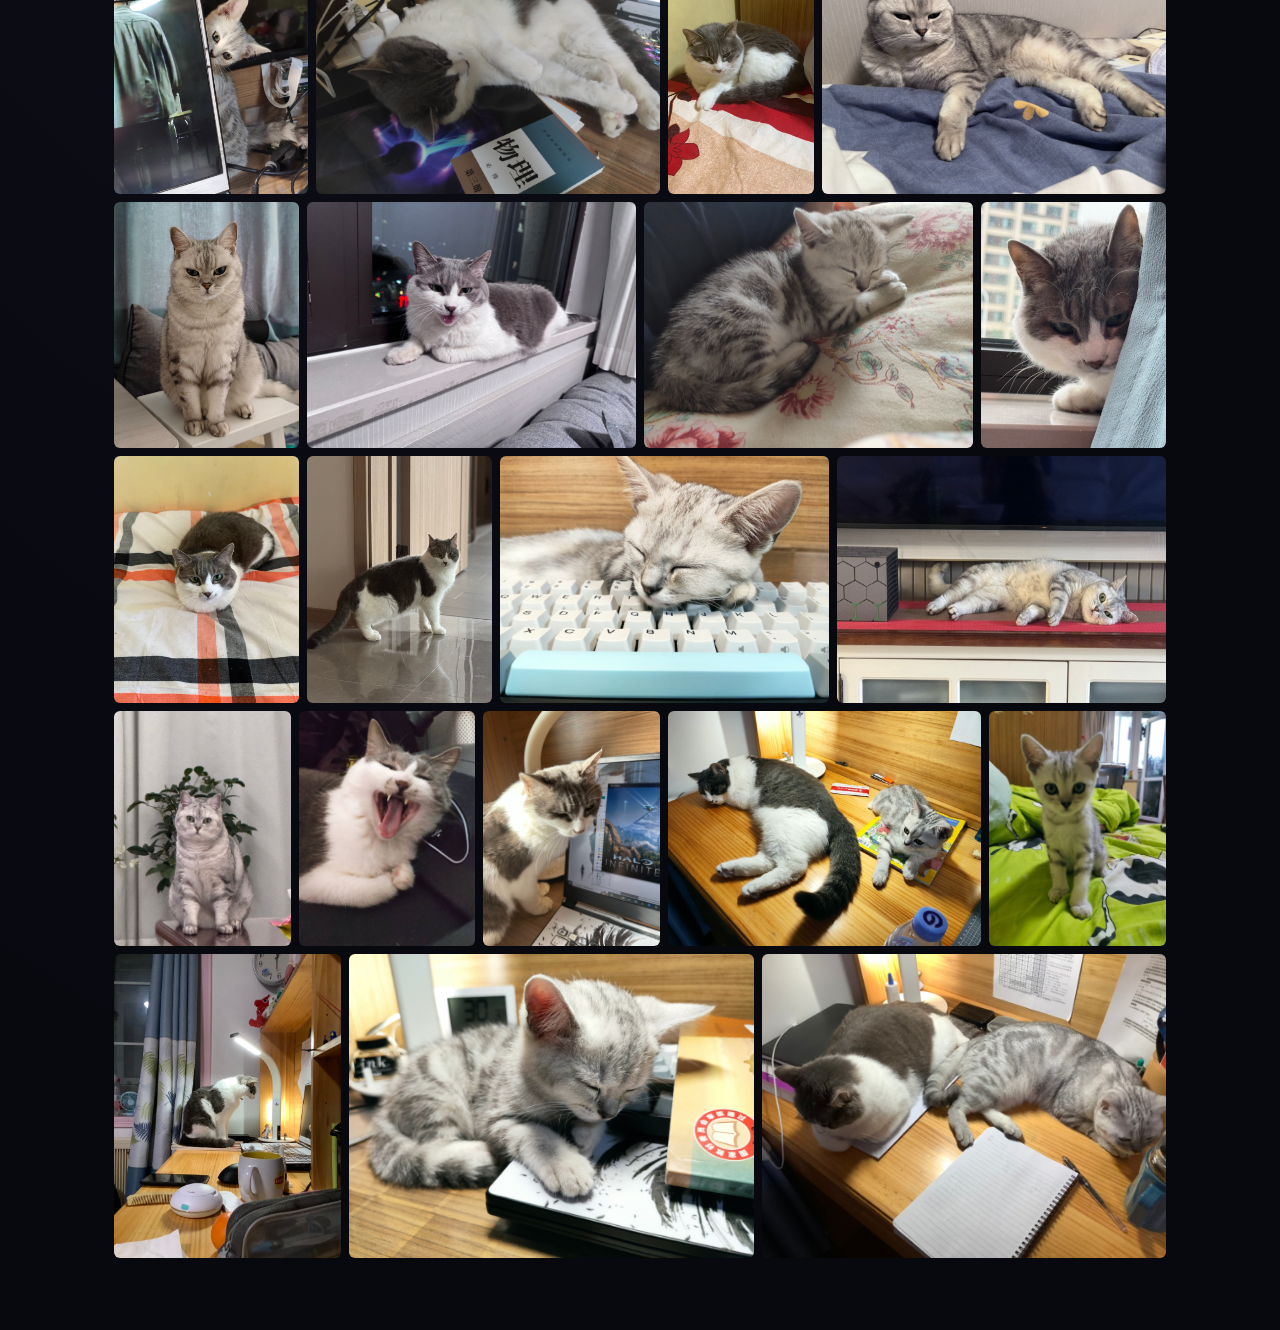
==== commit fa1a4191: "Add sitemap, robots.txt, and canonical URLs for indexing" ====
--- a/cats.html
+++ b/cats.html
@@ -7,6 +7,7 @@
   <title>Cats | Lucas Liu</title>
   <meta name="description" content="Cat photos by Lucas Liu." />
 
+  <link rel="canonical" href="https://lucasliuxinqi.github.io/cats.html" />
   <link rel="stylesheet" href="style.css" />
 </head>
 
--- a/style.css
+++ b/style.css
@@ -1,11 +1,14 @@
+@import url('https://fonts.googleapis.com/css2?family=Space+Grotesk:wght@400;500;700;800&display=swap');
+
 :root {
-  --bg: #0f172a;
-  --bg-soft: #111827;
-  --text: #e5e7eb;
-  --muted: #94a3b8;
-  --accent: #38bdf8;
-  --border: #1f2937;
-  --card: rgba(17, 24, 39, 0.78);
+  --bg: #08080f;
+  --bg-soft: #0e0e1c;
+  --text: #e4e4f0;
+  --muted: #6a6a8e;
+  --accent: #f9e000;
+  --accent-alt: #ff2a6d;
+  --border: #1c1c32;
+  --card: rgba(14, 14, 28, 0.92);
 }
 
 * {
@@ -18,10 +21,11 @@
 
 body {
   margin: 0;
-  font-family: -apple-system, BlinkMacSystemFont, "Segoe UI", sans-serif;
-  background: radial-gradient(circle at top left, #1e293b, var(--bg));
+  font-family: 'Space Grotesk', -apple-system, BlinkMacSystemFont, sans-serif;
+  background: radial-gradient(ellipse at 20% 0%, #12121f 0%, var(--bg) 65%);
   color: var(--text);
   line-height: 1.6;
+  min-height: 100vh;
 }
 
 .nav {
@@ -37,6 +41,8 @@
   color: var(--text);
   text-decoration: none;
   font-weight: 700;
+  letter-spacing: 0.02em;
+  transition: color 0.15s ease;
 }
 
 .nav a:hover {
@@ -45,12 +51,15 @@
 
 .nav-name {
   color: var(--accent) !important;
+  font-size: 1.05rem;
+  letter-spacing: 0.04em;
 }
 
 .nav-links {
   display: flex;
   gap: 22px;
   flex-wrap: wrap;
+  font-size: 0.95rem;
 }
 
 .container {
@@ -64,6 +73,49 @@
   margin-bottom: 72px;
 }
 
+.official-name {
+  font-size: 1rem;
+  color: var(--muted);
+  margin: -10px 0 20px;
+  letter-spacing: 0.06em;
+}
+
+.hero-photo-wrap {
+  float: right;
+  margin: 6px 0 24px 36px;
+}
+
+.hero-photo-stack {
+  position: relative;
+  width: 220px;
+  height: 220px;
+}
+
+.hero-photo {
+  position: absolute;
+  inset: 0;
+  width: 220px;
+  height: 220px;
+  object-fit: cover;
+  border-radius: 12px;
+  border: 2px solid var(--accent);
+  box-shadow: 0 0 32px rgba(249, 224, 0, 0.18);
+  display: block;
+  transition: opacity 0.35s ease;
+}
+
+.hero-photo--hover {
+  opacity: 0;
+}
+
+.hero-photo-stack:hover .hero-photo--default {
+  opacity: 0;
+}
+
+.hero-photo-stack:hover .hero-photo--hover {
+  opacity: 1;
+}
+
 .page-header {
   max-width: 860px;
   margin-bottom: 48px;
@@ -72,9 +124,10 @@
 .eyebrow {
   color: var(--accent);
   font-weight: 700;
-  letter-spacing: 0.08em;
+  letter-spacing: 0.14em;
   text-transform: uppercase;
-  font-size: 0.88rem;
+  font-size: 0.78rem;
+  margin: 0 0 8px;
 }
 
 h1 {
@@ -82,17 +135,20 @@
   line-height: 1;
   margin: 18px 0;
   letter-spacing: -0.06em;
+  font-weight: 800;
 }
 
 h2 {
   margin: 72px 0 24px;
   font-size: clamp(2rem, 4vw, 2.7rem);
   letter-spacing: -0.04em;
+  font-weight: 800;
 }
 
 h3 {
   margin: 0 0 14px;
   font-size: 1.45rem;
+  font-weight: 700;
 }
 
 p {
@@ -100,45 +156,64 @@
 }
 
 .intro {
-  font-size: 1.35rem;
+  font-size: 1.3rem;
   color: var(--muted);
   max-width: 820px;
+  line-height: 1.7;
 }
 
 .secondary-intro {
   margin-top: 18px;
 }
 
+.inline-link {
+  color: var(--accent);
+  text-decoration: none;
+  font-weight: 700;
+  border-bottom: 1px solid rgba(249, 224, 0, 0.35);
+  transition: border-color 0.15s ease;
+}
+
+.inline-link:hover {
+  border-color: var(--accent);
+}
+
 .links {
   display: flex;
-  gap: 16px;
+  gap: 12px;
   margin-top: 32px;
   flex-wrap: wrap;
 }
 
 .links a {
-  color: var(--bg);
+  color: #08080f;
   background: var(--accent);
-  padding: 12px 20px;
-  border-radius: 999px;
+  padding: 11px 22px;
+  border-radius: 4px;
   text-decoration: none;
   font-weight: 800;
-  transition: transform 0.2s ease;
-}
+  font-size: 0.85rem;
+  letter-spacing: 0.06em;
+  text-transform: uppercase;
+  transition: background 0.15s ease, color 0.15s ease, transform 0.15s ease;
+}
+
 
 .links a:hover {
+  background: var(--accent-alt);
+  color: #fff;
   transform: translateY(-2px);
 }
 
 .card-grid {
   display: grid;
-  gap: 20px;
+  gap: 16px;
 }
 
 .card {
   background: var(--card);
   border: 1px solid var(--border);
-  border-radius: 22px;
+  border-radius: 10px;
   padding: 28px;
 }
 
@@ -150,12 +225,13 @@
   display: block;
   color: inherit;
   text-decoration: none;
-  transition: transform 0.2s ease, border-color 0.2s ease;
+  transition: transform 0.18s ease, border-color 0.18s ease, box-shadow 0.18s ease;
 }
 
 .page-card:hover {
   transform: translateY(-4px);
   border-color: var(--accent);
+  box-shadow: 0 0 28px rgba(249, 224, 0, 0.1);
 }
 
 .empty-card {
@@ -165,9 +241,9 @@
 .tag {
   margin: 0 0 12px;
   color: var(--accent) !important;
-  font-size: 0.82rem;
+  font-size: 0.74rem;
   font-weight: 800;
-  letter-spacing: 0.08em;
+  letter-spacing: 0.12em;
   text-transform: uppercase;
 }
 
@@ -177,6 +253,8 @@
   color: var(--accent);
   text-decoration: none;
   font-weight: 800;
+  font-size: 0.9rem;
+  letter-spacing: 0.04em;
 }
 
 .text-link:hover {
@@ -201,57 +279,162 @@
 
 .photo-grid {
   display: flex;
-  flex-wrap: wrap;
+  flex-direction: column;
   gap: 8px;
+}
+
+.photo-row {
+  display: flex;
+  gap: 8px;
+  align-items: flex-start;
 }
 
 .photo-grid img {
   display: block;
-  border-radius: 12px;
-  object-fit: fill;
-}
-
-.project-list {
+  border-radius: 6px;
+  object-fit: cover;
+}
+
+.projects-page .container {
+  padding-top: 48px;
+}
+
+.projects-page .page-header {
+  margin-bottom: 30px;
+}
+
+.projects-page h1 {
+  font-size: clamp(2.7rem, 6vw, 4rem);
+  margin: 12px 0;
+}
+
+.projects-page .intro {
+  color: #b2b2c8;
+  font-size: 1.05rem;
+  line-height: 1.6;
+  margin: 0;
+}
+
+.projects-page .links {
+  margin-top: 20px;
+}
+
+.projects-page .links a {
+  padding: 8px 16px;
+}
+
+.projects-page .project-list {
   display: grid;
-  gap: 24px;
-}
-
-.project-entry {
-  padding: 32px;
-}
-
-.featured-project {
-  border-color: rgba(56, 189, 248, 0.55);
-}
-
-.project-title {
-  margin: 0 0 16px;
-  font-size: clamp(1.8rem, 4vw, 2.6rem);
-  line-height: 1.12;
-}
-
-.project-meta {
-  color: var(--accent) !important;
-  font-weight: 700;
-  margin-bottom: 20px;
-}
-
-.project-status {
+  gap: 16px;
+}
+
+.projects-page .project-entry {
+  display: grid;
+  grid-template-columns: minmax(0, 0.9fr) minmax(0, 1.35fr);
+  align-items: center;
+  gap: 28px;
+  padding: 24px;
+  border-color: rgba(249, 224, 0, 0.38);
+}
+
+.projects-page .project-image {
+  display: block;
+  overflow: hidden;
+  border-radius: 6px;
+  background: #fff;
+}
+
+.projects-page .project-image img {
+  display: block;
+  width: 100%;
+  height: auto;
+}
+
+.projects-page .project-details {
+  min-width: 0;
+}
+
+.projects-page .project-status {
   display: inline-block;
-  margin: 0 0 20px;
-  padding: 8px 12px;
-  border: 1px solid rgba(56, 189, 248, 0.45);
-  border-radius: 999px;
-  color: var(--accent) !important;
-  background: rgba(56, 189, 248, 0.08);
-  font-weight: 800;
-}
-
-.project-actions {
-  display: flex;
-  gap: 18px;
+  margin: 0 0 14px;
+  padding: 5px 9px;
+  border: 1px solid rgba(249, 224, 0, 0.4);
+  border-radius: 4px;
+  color: var(--accent);
+  background: rgba(249, 224, 0, 0.08);
+  font-weight: 700;
+  font-size: 0.76rem;
+  line-height: 1.5;
+}
+
+.projects-page .project-title {
+  margin: 0 0 6px;
+  font-size: 2rem;
+  line-height: 1.1;
+  letter-spacing: -0.03em;
+}
+
+.projects-page .project-subtitle {
+  margin: 0 0 12px;
+  color: var(--text);
+  font-size: 1.02rem;
+  font-weight: 500;
+  line-height: 1.45;
+}
+
+.projects-page .project-meta {
+  margin: 0 0 8px;
+  color: #b2b2c8;
+  font-size: 0.82rem;
+  line-height: 1.6;
+}
+
+.projects-page .project-meta strong {
+  color: var(--text);
+}
+
+.projects-page .project-venue {
+  margin: 0 0 12px;
+  color: #b2b2c8;
+  font-size: 0.8rem;
+}
+
+.projects-page .project-description {
+  margin: 0;
+  color: #b2b2c8;
+  font-size: 0.92rem;
+  line-height: 1.6;
+}
+
+.projects-page .project-actions {
+  display: flex;
+  gap: 8px 20px;
   flex-wrap: wrap;
-  margin-top: 20px;
+  margin-top: 14px;
+}
+
+.projects-page .project-actions a {
+  margin-top: 0;
+  font-size: 0.82rem;
+}
+
+.projects-page a:focus-visible {
+  outline: 2px solid var(--accent);
+  outline-offset: 4px;
+}
+
+.projects-page .projects-note {
+  margin: 0;
+  color: #b2b2c8;
+  font-size: 0.85rem;
+}
+
+@media (max-width: 800px) {
+  .projects-page .project-entry {
+    grid-template-columns: minmax(0, 1fr);
+    gap: 22px;
+    padding: 20px;
+  }
 }
 
 #contact {
@@ -261,6 +444,18 @@
 #contact p {
   color: var(--muted);
   max-width: 720px;
+}
+
+@media (max-width: 600px) {
+  .hero-photo-stack {
+    width: 120px;
+    height: 120px;
+  }
+
+  .hero-photo {
+    width: 120px;
+    height: 120px;
+  }
 }
 
 @media (max-width: 700px) {
@@ -287,19 +482,10 @@
   }
 
   .card {
-    padding: 24px;
+    padding: 22px;
   }
 
   .photo-grid {
     gap: 4px;
   }
-    .inline-link {
-    color: var(--accent);
-    text-decoration: none;
-    font-weight: 800;
-  }
-  
-  .inline-link:hover {
-    text-decoration: underline;
-  }
-}
+}
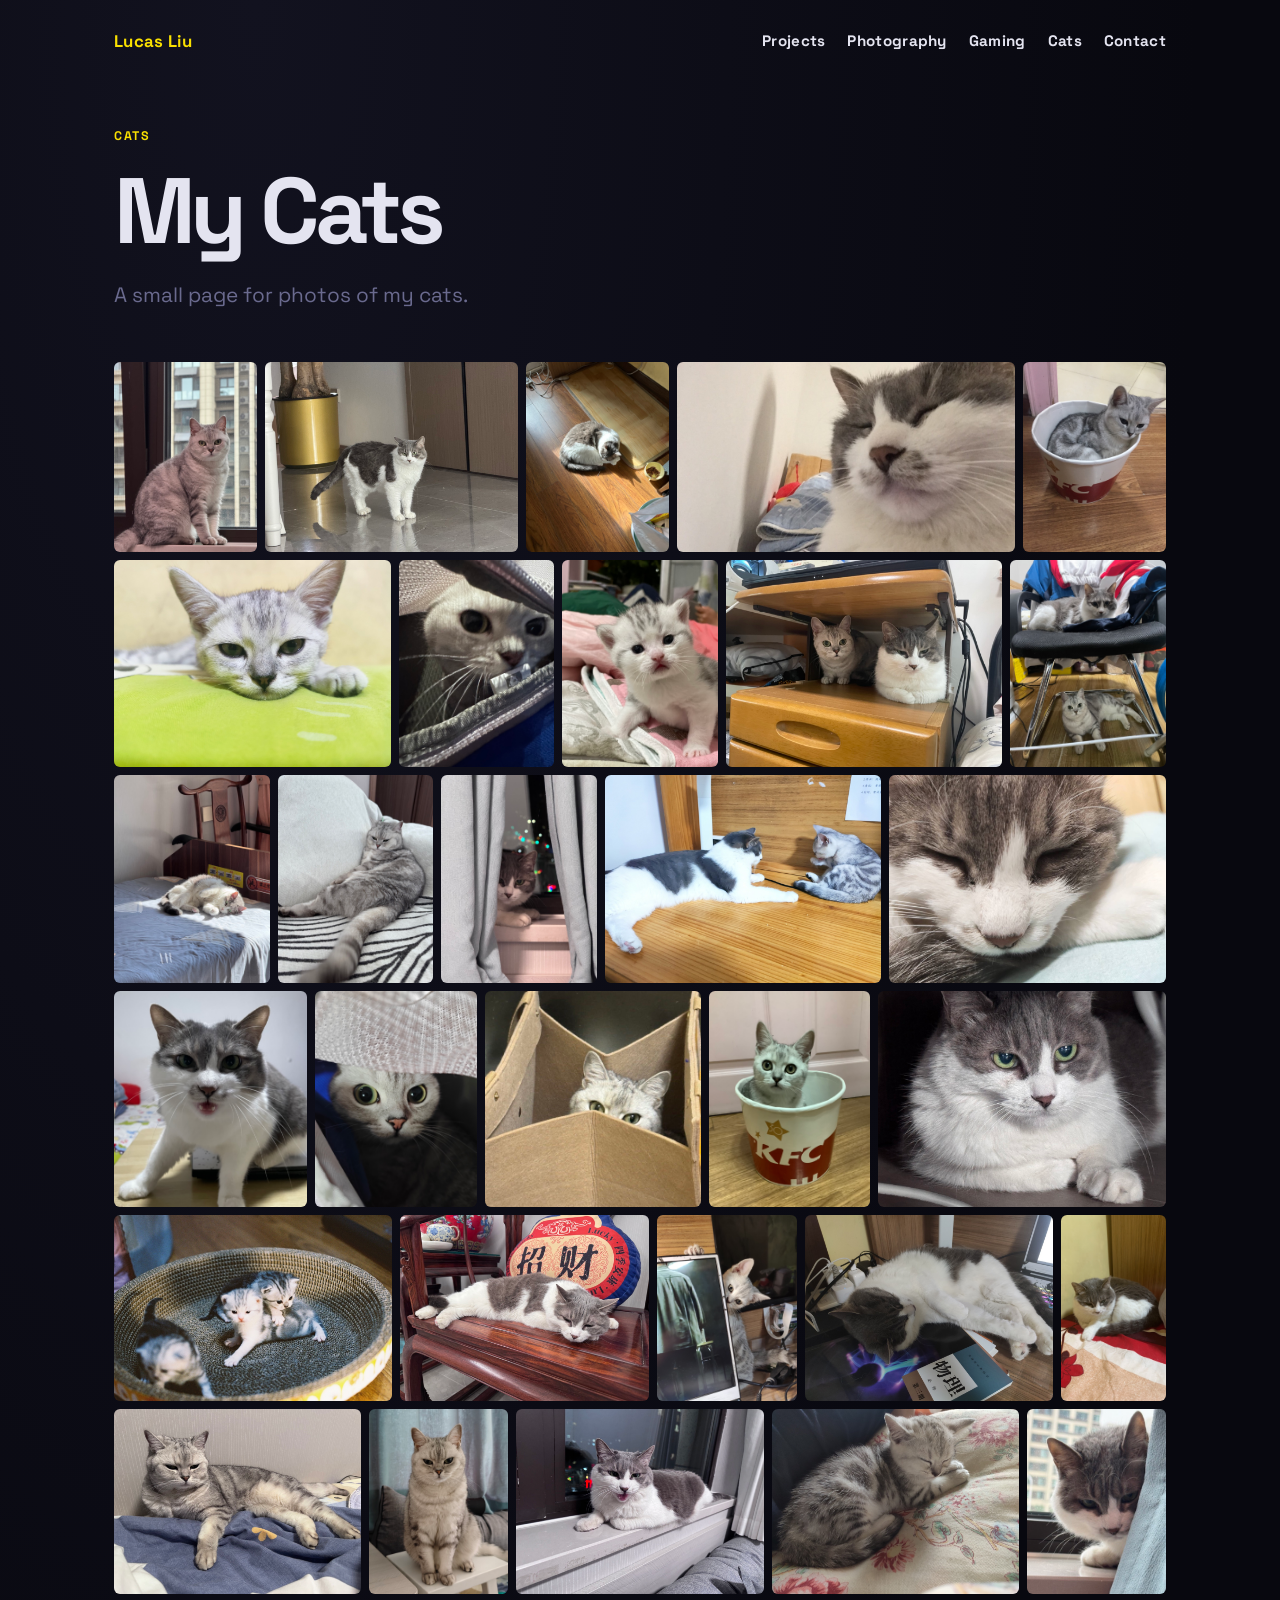
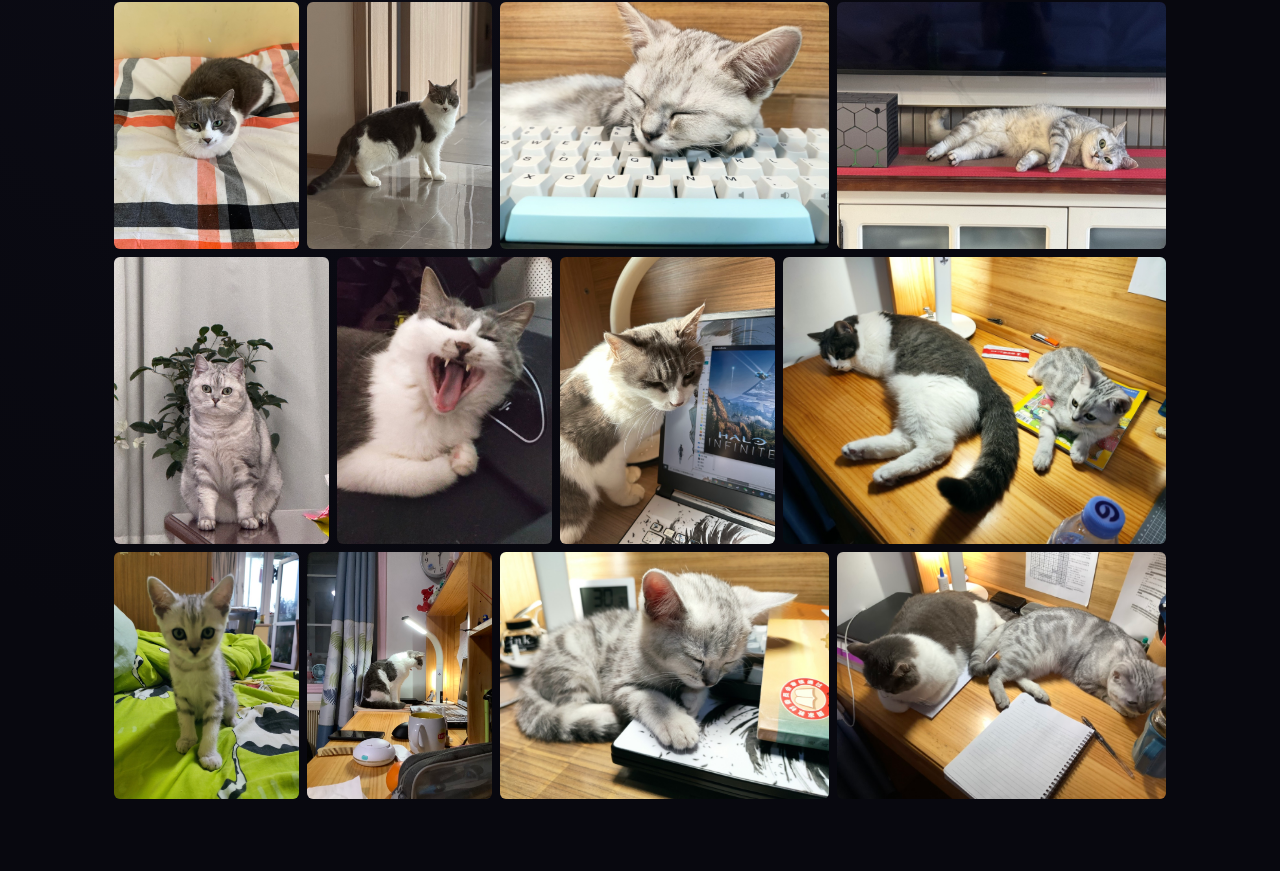
==== commit 5c2136d0: "Enable Cats photo viewer and remove gallery captions" ====
--- a/cats.html
+++ b/cats.html
@@ -4,10 +4,20 @@
   <meta charset="UTF-8" />
   <meta name="viewport" content="width=device-width, initial-scale=1.0" />
 
-  <title>Cats | Lucas Liu</title>
-  <meta name="description" content="Cat photos by Lucas Liu." />
+  <title>Cat Photography | Lucas Liu</title>
+  <meta name="description" content="A personal photo gallery of Lucas Liu&#x27;s cats, with portraits, playful moments, and everyday scenes." />
 
   <link rel="canonical" href="https://lucasliuxinqi.github.io/cats.html" />
+
+  <meta property="og:type" content="website" />
+  <meta property="og:site_name" content="Lucas Liu" />
+  <meta property="og:title" content="Cat Photography | Lucas Liu" />
+  <meta property="og:description" content="A personal photo gallery of Lucas Liu&#x27;s cats, with portraits, playful moments, and everyday scenes." />
+  <meta property="og:url" content="https://lucasliuxinqi.github.io/cats.html" />
+  <meta property="og:image" content="https://lucasliuxinqi.github.io/images/cats/CA6E9315-EB69-4551-A2C2-34A1DDBBE6CC_1_105_c.jpeg" />
+  <meta property="og:image:width" content="1920" />
+  <meta property="og:image:height" content="1440" />
+  <meta property="og:image:alt" content="Two cats resting together on a wooden desk." />
   <link rel="stylesheet" href="style.css" />
 </head>
 
@@ -34,52 +44,61 @@
     </section>
 
     <section>
-      <div class="photo-grid">
-        <img src="images/cats/022676B5-F349-4433-A62F-2BC674BE7930_1_105_c.jpeg" alt="" loading="lazy" data-w="1440" data-h="1920" />
-        <img src="images/cats/027FE562-A1F4-48D2-A522-E79BFFF85E98_1_105_c.jpeg" alt="" loading="lazy" data-w="1920" data-h="1440" />
-        <img src="images/cats/0B552FAA-4996-4B69-B05D-C0F38C509FF8_1_105_c.jpeg" alt="" loading="lazy" data-w="1440" data-h="1920" />
-        <img src="images/cats/0F1BE93D-9D82-4BA6-8341-7AD65D0269CA_1_105_c.jpeg" alt="" loading="lazy" data-w="1920" data-h="1080" />
-        <img src="images/cats/0FFA9F94-952C-47EA-A236-4DE72FC25606_1_105_c.jpeg" alt="" loading="lazy" data-w="1440" data-h="1920" />
-        <img src="images/cats/17F78FDF-1A64-4216-BB80-3A97E763206C_1_105_c.jpeg" alt="" loading="lazy" data-w="1920" data-h="1440" />
-        <img src="images/cats/19F6200B-7D51-49CC-9E1E-4E9CDE894DA0_1_105_c.jpeg" alt="" loading="lazy" data-w="1440" data-h="1920" />
-        <img src="images/cats/1A288742-789D-4477-A495-CE6196F122BB_1_105_c.jpeg" alt="" loading="lazy" data-w="1442" data-h="1920" />
-        <img src="images/cats/21DAFA92-E9BD-4158-B0EE-BB5C69613ABF_1_105_c.jpeg" alt="" loading="lazy" data-w="1920" data-h="1442" />
-        <img src="images/cats/2425760A-C7C5-4C65-BD76-09657659F519_1_105_c.jpeg" alt="" loading="lazy" data-w="1442" data-h="1920" />
-        <img src="images/cats/27D07F33-BBAD-4957-82C8-EB9702E09497_1_105_c.jpeg" alt="" loading="lazy" data-w="1440" data-h="1920" />
-        <img src="images/cats/33B417A0-7AD5-4554-B3D0-4EDCA19AF41D_1_105_c.jpeg" alt="" loading="lazy" data-w="1440" data-h="1920" />
-        <img src="images/cats/388D701B-9C8C-434F-9AD4-1F368914CAAF_1_105_c.jpeg" alt="" loading="lazy" data-w="1440" data-h="1920" />
-        <img src="images/cats/3BC4B51D-7453-4153-AAA5-8B142612ADEE_1_105_c.jpeg" alt="" loading="lazy" data-w="1920" data-h="1440" />
-        <img src="images/cats/3BE62E50-2517-4A63-AE82-8F8D9B488DC3_1_105_c.jpeg" alt="" loading="lazy" data-w="1920" data-h="1440" />
-        <img src="images/cats/3FD732B7-8F79-4E09-8526-015AFED118EF_1_105_c.jpeg" alt="" loading="lazy" data-w="1721" data-h="1920" />
-        <img src="images/cats/465FA20C-888F-424C-9AA3-01DE94F51C4D_1_105_c.jpeg" alt="" loading="lazy" data-w="1440" data-h="1920" />
-        <img src="images/cats/4D7DDEF7-8C3A-4BA6-B24C-43F6439E0908_1_105_c.jpeg" alt="" loading="lazy" data-w="1920" data-h="1920" />
-        <img src="images/cats/539DD9DD-D170-479F-B73C-EAF102F0ED06_1_105_c.jpeg" alt="" loading="lazy" data-w="1440" data-h="1920" />
-        <img src="images/cats/57D1E64C-7CB0-4862-8F8A-D17699D9AA7D_1_105_c.jpeg" alt="" loading="lazy" data-w="1920" data-h="1440" />
-        <img src="images/cats/59CC1E4F-429B-44BF-A74E-E5D256D101A7_1_105_c.jpeg" alt="" loading="lazy" data-w="1920" data-h="1287" />
-        <img src="images/cats/5FC6F4A3-F1E0-48F8-A368-AB5B6872A0B4_1_105_c.jpeg" alt="" loading="lazy" data-w="1920" data-h="1440" />
-        <img src="images/cats/619C1AF4-2737-4A91-9D15-BE3560CD5BAE_1_105_c.jpeg" alt="" loading="lazy" data-w="1440" data-h="1920" />
-        <img src="images/cats/64038C10-497D-48EC-8D2F-84EAAC562FB6_1_105_c.jpeg" alt="" loading="lazy" data-w="1920" data-h="1440" />
-        <img src="images/cats/6B4118EB-88DD-470D-BFA9-8285950A57DC_1_105_c.jpeg" alt="" loading="lazy" data-w="1080" data-h="1920" />
-        <img src="images/cats/73B87170-35C7-4993-8DA1-9396E6FCE4DC_1_105_c.jpeg" alt="" loading="lazy" data-w="1920" data-h="1440" />
-        <img src="images/cats/7DEA34C9-6036-451D-92F1-C617CB449680_1_105_c.jpeg" alt="" loading="lazy" data-w="1440" data-h="1920" />
-        <img src="images/cats/851F17BE-8333-4CE9-B604-986FAC4C8755_1_105_c.jpeg" alt="" loading="lazy" data-w="1920" data-h="1440" />
-        <img src="images/cats/9AC025A7-2231-40E8-8951-E55D75D43A54_1_105_c.jpeg" alt="" loading="lazy" data-w="1920" data-h="1440" />
-        <img src="images/cats/A820F696-79D5-4D6A-AE35-AE633455E029_4_5005_c.jpeg" alt="" loading="lazy" data-w="1440" data-h="1920" />
-        <img src="images/cats/AFCBC5A7-3DBD-4335-954A-D111031ACA4A_1_105_c.jpeg" alt="" loading="lazy" data-w="1440" data-h="1920" />
-        <img src="images/cats/B187788B-924E-4EC5-95F7-0F200C8CB740_1_105_c.jpeg" alt="" loading="lazy" data-w="1440" data-h="1920" />
-        <img src="images/cats/B50FD188-EB4D-4B11-81FD-BDA47391044C_1_105_c.jpeg" alt="" loading="lazy" data-w="1920" data-h="1440" />
-        <img src="images/cats/B70B720E-28B8-4BDB-9C21-E9E2D4DE9556_1_105_c.jpeg" alt="" loading="lazy" data-w="1920" data-h="1440" />
-        <img src="images/cats/BCE21BD2-349E-46E3-8992-AF6D19F879A4_1_105_c.jpeg" alt="" loading="lazy" data-w="1440" data-h="1920" />
-        <img src="images/cats/C45CB0D5-A2B4-4A6E-8642-020B2E87109C_1_105_c.jpeg" alt="" loading="lazy" data-w="1440" data-h="1920" />
-        <img src="images/cats/C897EE46-92E4-4639-A259-02292B5F3BCE_1_105_c.jpeg" alt="" loading="lazy" data-w="1440" data-h="1920" />
-        <img src="images/cats/CA6E9315-EB69-4551-A2C2-34A1DDBBE6CC_1_105_c.jpeg" alt="" loading="lazy" data-w="1920" data-h="1440" />
-        <img src="images/cats/D4BF6A0E-4FF5-4D9E-93A7-4BB908677E19_1_105_c.jpeg" alt="" loading="lazy" data-w="1440" data-h="1920" />
-        <img src="images/cats/DF0A548F-12F0-43CC-B572-C6649B1FE42E_1_105_c.jpeg" alt="" loading="lazy" data-w="1440" data-h="1920" />
-        <img src="images/cats/E7008F0A-7F35-41EC-B72C-7DC1CE60BB76_1_105_c.jpeg" alt="" loading="lazy" data-w="1920" data-h="1440" />
-        <img src="images/cats/FA60CE29-6546-4216-A373-100ABB5DD50F_1_105_c.jpeg" alt="" loading="lazy" data-w="1920" data-h="1440" />
+      <div class="photo-grid photo-grid--hover photo-grid--interactive">
+        <a class="gallery-photo" href="images/cats/022676B5-F349-4433-A62F-2BC674BE7930_1_105_c.jpeg"><img src="images/cats/022676B5-F349-4433-A62F-2BC674BE7930_1_105_c.jpeg" alt="A gray tabby cat sitting beside a window." loading="lazy" data-w="1440" data-h="1920" /></a>
+        <a class="gallery-photo" href="images/cats/027FE562-A1F4-48D2-A522-E79BFFF85E98_1_105_c.jpeg"><img src="images/cats/027FE562-A1F4-48D2-A522-E79BFFF85E98_1_105_c.jpeg" alt="A gray and white cat standing on a tiled floor." loading="lazy" data-w="1920" data-h="1440" /></a>
+        <a class="gallery-photo" href="images/cats/0B552FAA-4996-4B69-B05D-C0F38C509FF8_1_105_c.jpeg"><img src="images/cats/0B552FAA-4996-4B69-B05D-C0F38C509FF8_1_105_c.jpeg" alt="A gray and white cat curled up in a patch of sunlight on a wooden floor." loading="lazy" data-w="1440" data-h="1920" /></a>
+        <a class="gallery-photo" href="images/cats/0F1BE93D-9D82-4BA6-8341-7AD65D0269CA_1_105_c.jpeg"><img src="images/cats/0F1BE93D-9D82-4BA6-8341-7AD65D0269CA_1_105_c.jpeg" alt="Close-up of a gray and white cat resting with its eyes closed." loading="lazy" data-w="1920" data-h="1080" /></a>
+        <a class="gallery-photo" href="images/cats/0FFA9F94-952C-47EA-A236-4DE72FC25606_1_105_c.jpeg"><img src="images/cats/0FFA9F94-952C-47EA-A236-4DE72FC25606_1_105_c.jpeg" alt="A silver tabby kitten sitting inside a paper bucket." loading="lazy" data-w="1440" data-h="1920" /></a>
+        <a class="gallery-photo" href="images/cats/17F78FDF-1A64-4216-BB80-3A97E763206C_1_105_c.jpeg"><img src="images/cats/17F78FDF-1A64-4216-BB80-3A97E763206C_1_105_c.jpeg" alt="A silver tabby kitten lying on a bright green blanket." loading="lazy" data-w="1920" data-h="1440" /></a>
+        <a class="gallery-photo" href="images/cats/19F6200B-7D51-49CC-9E1E-4E9CDE894DA0_1_105_c.jpeg"><img src="images/cats/19F6200B-7D51-49CC-9E1E-4E9CDE894DA0_1_105_c.jpeg" alt="A wide-eyed cat peeking out from beneath a fabric cover." loading="lazy" data-w="1440" data-h="1920" /></a>
+        <a class="gallery-photo" href="images/cats/1A288742-789D-4477-A495-CE6196F122BB_1_105_c.jpeg"><img src="images/cats/1A288742-789D-4477-A495-CE6196F122BB_1_105_c.jpeg" alt="A small gray and white kitten being held on a blanket." loading="lazy" data-w="1442" data-h="1920" /></a>
+        <a class="gallery-photo" href="images/cats/21DAFA92-E9BD-4158-B0EE-BB5C69613ABF_1_105_c.jpeg"><img src="images/cats/21DAFA92-E9BD-4158-B0EE-BB5C69613ABF_1_105_c.jpeg" alt="Two cats sitting side by side on a wooden shelf beneath a desk." loading="lazy" data-w="1920" data-h="1442" /></a>
+        <a class="gallery-photo" href="images/cats/2425760A-C7C5-4C65-BD76-09657659F519_1_105_c.jpeg"><img src="images/cats/2425760A-C7C5-4C65-BD76-09657659F519_1_105_c.jpeg" alt="A cat resting on an office chair with another cat sitting below." loading="lazy" data-w="1442" data-h="1920" /></a>
+        <a class="gallery-photo" href="images/cats/27D07F33-BBAD-4957-82C8-EB9702E09497_1_105_c.jpeg"><img src="images/cats/27D07F33-BBAD-4957-82C8-EB9702E09497_1_105_c.jpeg" alt="A gray and white cat sleeping on a blue bedspread." loading="lazy" data-w="1440" data-h="1920" /></a>
+        <a class="gallery-photo" href="images/cats/33B417A0-7AD5-4554-B3D0-4EDCA19AF41D_1_105_c.jpeg"><img src="images/cats/33B417A0-7AD5-4554-B3D0-4EDCA19AF41D_1_105_c.jpeg" alt="A silver tabby cat reclining against a wall on a striped cushion." loading="lazy" data-w="1440" data-h="1920" /></a>
+        <a class="gallery-photo" href="images/cats/388D701B-9C8C-434F-9AD4-1F368914CAAF_1_105_c.jpeg"><img src="images/cats/388D701B-9C8C-434F-9AD4-1F368914CAAF_1_105_c.jpeg" alt="A gray and white cat peeking between curtains beside a window at night." loading="lazy" data-w="1440" data-h="1920" /></a>
+        <a class="gallery-photo" href="images/cats/3BC4B51D-7453-4153-AAA5-8B142612ADEE_1_105_c.jpeg"><img src="images/cats/3BC4B51D-7453-4153-AAA5-8B142612ADEE_1_105_c.jpeg" alt="Two cats facing each other on a wooden desk." loading="lazy" data-w="1920" data-h="1440" /></a>
+        <a class="gallery-photo" href="images/cats/3BE62E50-2517-4A63-AE82-8F8D9B488DC3_1_105_c.jpeg"><img src="images/cats/3BE62E50-2517-4A63-AE82-8F8D9B488DC3_1_105_c.jpeg" alt="Close-up of a gray and white cat sleeping with its head on its paws." loading="lazy" data-w="1920" data-h="1440" /></a>
+        <a class="gallery-photo" href="images/cats/3FD732B7-8F79-4E09-8526-015AFED118EF_1_105_c.jpeg"><img src="images/cats/3FD732B7-8F79-4E09-8526-015AFED118EF_1_105_c.jpeg" alt="A gray and white cat looking toward the camera with its mouth open." loading="lazy" data-w="1721" data-h="1920" /></a>
+        <a class="gallery-photo" href="images/cats/465FA20C-888F-424C-9AA3-01DE94F51C4D_1_105_c.jpeg"><img src="images/cats/465FA20C-888F-424C-9AA3-01DE94F51C4D_1_105_c.jpeg" alt="A cat with wide eyes peeking out from underneath a fabric cover." loading="lazy" data-w="1440" data-h="1920" /></a>
+        <a class="gallery-photo" href="images/cats/4D7DDEF7-8C3A-4BA6-B24C-43F6439E0908_1_105_c.jpeg"><img src="images/cats/4D7DDEF7-8C3A-4BA6-B24C-43F6439E0908_1_105_c.jpeg" alt="A silver tabby cat peering over the edge of a cardboard box." loading="lazy" data-w="1920" data-h="1920" /></a>
+        <a class="gallery-photo" href="images/cats/539DD9DD-D170-479F-B73C-EAF102F0ED06_1_105_c.jpeg"><img src="images/cats/539DD9DD-D170-479F-B73C-EAF102F0ED06_1_105_c.jpeg" alt="A silver tabby kitten looking up from inside a paper bucket." loading="lazy" data-w="1440" data-h="1920" /></a>
+        <a class="gallery-photo" href="images/cats/57D1E64C-7CB0-4862-8F8A-D17699D9AA7D_1_105_c.jpeg"><img src="images/cats/57D1E64C-7CB0-4862-8F8A-D17699D9AA7D_1_105_c.jpeg" alt="A gray and white cat with green eyes resting its paws together." loading="lazy" data-w="1920" data-h="1440" /></a>
+        <a class="gallery-photo" href="images/cats/59CC1E4F-429B-44BF-A74E-E5D256D101A7_1_105_c.jpeg"><img src="images/cats/59CC1E4F-429B-44BF-A74E-E5D256D101A7_1_105_c.jpeg" alt="Three small kittens gathered in a round cardboard scratching bed." loading="lazy" data-w="1920" data-h="1287" /></a>
+        <a class="gallery-photo" href="images/cats/5FC6F4A3-F1E0-48F8-A368-AB5B6872A0B4_1_105_c.jpeg"><img src="images/cats/5FC6F4A3-F1E0-48F8-A368-AB5B6872A0B4_1_105_c.jpeg" alt="A gray and white cat sleeping on a wooden chair beside a red cushion." loading="lazy" data-w="1920" data-h="1440" /></a>
+        <a class="gallery-photo" href="images/cats/619C1AF4-2737-4A91-9D15-BE3560CD5BAE_1_105_c.jpeg"><img src="images/cats/619C1AF4-2737-4A91-9D15-BE3560CD5BAE_1_105_c.jpeg" alt="A kitten peeking over the edge of a desk beside a monitor." loading="lazy" data-w="1440" data-h="1920" /></a>
+        <a class="gallery-photo" href="images/cats/64038C10-497D-48EC-8D2F-84EAAC562FB6_1_105_c.jpeg"><img src="images/cats/64038C10-497D-48EC-8D2F-84EAAC562FB6_1_105_c.jpeg" alt="A gray and white cat sleeping across a laptop on a desk." loading="lazy" data-w="1920" data-h="1440" /></a>
+        <a class="gallery-photo" href="images/cats/6B4118EB-88DD-470D-BFA9-8285950A57DC_1_105_c.jpeg"><img src="images/cats/6B4118EB-88DD-470D-BFA9-8285950A57DC_1_105_c.jpeg" alt="A gray and white cat curled up on a red and white blanket." loading="lazy" data-w="1080" data-h="1920" /></a>
+        <a class="gallery-photo" href="images/cats/73B87170-35C7-4993-8DA1-9396E6FCE4DC_1_105_c.jpeg"><img src="images/cats/73B87170-35C7-4993-8DA1-9396E6FCE4DC_1_105_c.jpeg" alt="A silver tabby cat reclining on a blue bedspread." loading="lazy" data-w="1920" data-h="1440" /></a>
+        <a class="gallery-photo" href="images/cats/7DEA34C9-6036-451D-92F1-C617CB449680_1_105_c.jpeg"><img src="images/cats/7DEA34C9-6036-451D-92F1-C617CB449680_1_105_c.jpeg" alt="A silver tabby cat sitting upright beside curtains." loading="lazy" data-w="1440" data-h="1920" /></a>
+        <a class="gallery-photo" href="images/cats/851F17BE-8333-4CE9-B604-986FAC4C8755_1_105_c.jpeg"><img src="images/cats/851F17BE-8333-4CE9-B604-986FAC4C8755_1_105_c.jpeg" alt="A gray and white cat resting on a windowsill." loading="lazy" data-w="1920" data-h="1440" /></a>
+        <a class="gallery-photo" href="images/cats/9AC025A7-2231-40E8-8951-E55D75D43A54_1_105_c.jpeg"><img src="images/cats/9AC025A7-2231-40E8-8951-E55D75D43A54_1_105_c.jpeg" alt="A silver tabby kitten curled up asleep on a floral blanket." loading="lazy" data-w="1920" data-h="1440" /></a>
+        <a class="gallery-photo" href="images/cats/A820F696-79D5-4D6A-AE35-AE633455E029_4_5005_c.jpeg"><img src="images/cats/A820F696-79D5-4D6A-AE35-AE633455E029_4_5005_c.jpeg" alt="A gray and white cat peeking around a blue curtain." loading="lazy" data-w="1440" data-h="1920" /></a>
+        <a class="gallery-photo" href="images/cats/AFCBC5A7-3DBD-4335-954A-D111031ACA4A_1_105_c.jpeg"><img src="images/cats/AFCBC5A7-3DBD-4335-954A-D111031ACA4A_1_105_c.jpeg" alt="A gray and white cat crouching on a colorful quilt." loading="lazy" data-w="1440" data-h="1920" /></a>
+        <a class="gallery-photo" href="images/cats/B187788B-924E-4EC5-95F7-0F200C8CB740_1_105_c.jpeg"><img src="images/cats/B187788B-924E-4EC5-95F7-0F200C8CB740_1_105_c.jpeg" alt="A gray and white cat standing in a hallway." loading="lazy" data-w="1440" data-h="1920" /></a>
+        <a class="gallery-photo" href="images/cats/B50FD188-EB4D-4B11-81FD-BDA47391044C_1_105_c.jpeg"><img src="images/cats/B50FD188-EB4D-4B11-81FD-BDA47391044C_1_105_c.jpeg" alt="A silver tabby kitten sleeping with its head on a keyboard." loading="lazy" data-w="1920" data-h="1440" /></a>
+        <a class="gallery-photo" href="images/cats/B70B720E-28B8-4BDB-9C21-E9E2D4DE9556_1_105_c.jpeg"><img src="images/cats/B70B720E-28B8-4BDB-9C21-E9E2D4DE9556_1_105_c.jpeg" alt="A silver tabby cat stretched out on a cabinet beneath a television." loading="lazy" data-w="1920" data-h="1440" /></a>
+        <a class="gallery-photo" href="images/cats/BCE21BD2-349E-46E3-8992-AF6D19F879A4_1_105_c.jpeg"><img src="images/cats/BCE21BD2-349E-46E3-8992-AF6D19F879A4_1_105_c.jpeg" alt="A silver tabby cat sitting in front of a leafy houseplant." loading="lazy" data-w="1440" data-h="1920" /></a>
+        <a class="gallery-photo" href="images/cats/C45CB0D5-A2B4-4A6E-8642-020B2E87109C_1_105_c.jpeg"><img src="images/cats/C45CB0D5-A2B4-4A6E-8642-020B2E87109C_1_105_c.jpeg" alt="A gray and white cat yawning with its mouth wide open." loading="lazy" data-w="1440" data-h="1920" /></a>
+        <a class="gallery-photo" href="images/cats/C897EE46-92E4-4639-A259-02292B5F3BCE_1_105_c.jpeg"><img src="images/cats/C897EE46-92E4-4639-A259-02292B5F3BCE_1_105_c.jpeg" alt="A gray and white cat sitting beside an open laptop." loading="lazy" data-w="1440" data-h="1920" /></a>
+        <a class="gallery-photo" href="images/cats/CA6E9315-EB69-4551-A2C2-34A1DDBBE6CC_1_105_c.jpeg"><img src="images/cats/CA6E9315-EB69-4551-A2C2-34A1DDBBE6CC_1_105_c.jpeg" alt="A gray and white cat and a silver tabby resting together on a wooden desk." loading="lazy" data-w="1920" data-h="1440" /></a>
+        <a class="gallery-photo" href="images/cats/D4BF6A0E-4FF5-4D9E-93A7-4BB908677E19_1_105_c.jpeg"><img src="images/cats/D4BF6A0E-4FF5-4D9E-93A7-4BB908677E19_1_105_c.jpeg" alt="A small kitten standing on a green patterned bedspread." loading="lazy" data-w="1440" data-h="1920" /></a>
+        <a class="gallery-photo" href="images/cats/DF0A548F-12F0-43CC-B572-C6649B1FE42E_1_105_c.jpeg"><img src="images/cats/DF0A548F-12F0-43CC-B572-C6649B1FE42E_1_105_c.jpeg" alt="A gray and white cat sitting on an office chair beside a desk." loading="lazy" data-w="1440" data-h="1920" /></a>
+        <a class="gallery-photo" href="images/cats/E7008F0A-7F35-41EC-B72C-7DC1CE60BB76_1_105_c.jpeg"><img src="images/cats/E7008F0A-7F35-41EC-B72C-7DC1CE60BB76_1_105_c.jpeg" alt="A silver tabby kitten asleep on a tablet beside a cup." loading="lazy" data-w="1920" data-h="1440" /></a>
+        <a class="gallery-photo" href="images/cats/FA60CE29-6546-4216-A373-100ABB5DD50F_1_105_c.jpeg"><img src="images/cats/FA60CE29-6546-4216-A373-100ABB5DD50F_1_105_c.jpeg" alt="Two cats sleeping together on a wooden desk beside a notebook." loading="lazy" data-w="1920" data-h="1440" /></a>
       </div>
     </section>
   </main>
+  <dialog class="photo-viewer" aria-label="Photo viewer">
+    <button class="photo-viewer__close" type="button" aria-label="Close photo viewer" autofocus>×</button>
+    <button class="photo-viewer__previous" type="button" aria-label="Previous photo">‹</button>
+    <figure>
+      <img class="photo-viewer__image" alt="" />
+      <p class="photo-viewer__position" aria-live="polite"></p>
+    </figure>
+    <button class="photo-viewer__next" type="button" aria-label="Next photo">›</button>
+  </dialog>
   <script src="gallery.js"></script>
 </body>
 </html>
--- a/style.css
+++ b/style.css
@@ -145,10 +145,15 @@
   font-weight: 800;
 }
 
-h3 {
+h3,
+h2.card-title {
   margin: 0 0 14px;
   font-size: 1.45rem;
   font-weight: 700;
+}
+
+h2.card-title {
+  letter-spacing: normal;
 }
 
 p {
@@ -295,6 +300,104 @@
   object-fit: cover;
 }
 
+/* Photography links remain usable when JavaScript or dialog support is absent. */
+.photo-grid--interactive:not(.gallery-ready) {
+  display: grid;
+  grid-template-columns: repeat(auto-fit, minmax(min(180px, 100%), 1fr));
+}
+
+.photo-grid--interactive .gallery-photo {
+  display: block;
+  position: relative;
+  min-width: 0;
+  flex-basis: 0;
+  border-radius: 6px;
+}
+
+.photo-grid--interactive .gallery-photo img {
+  width: 100%;
+  height: 100%;
+  object-fit: contain;
+}
+
+.gallery-photo:focus-visible {
+  outline: 3px solid #e9bd55;
+  outline-offset: 4px;
+  z-index: 6;
+}
+
+@media (hover: hover) and (pointer: fine) {
+  .photo-grid--hover .gallery-photo {
+    z-index: 0;
+    transition: transform 0.22s ease, box-shadow 0.22s ease;
+  }
+
+  .photo-grid--hover .gallery-photo:hover {
+    z-index: 5;
+    transform: translateY(-8px) scale(1.25);
+    box-shadow: 0 18px 48px rgba(0, 0, 0, 0.65);
+  }
+
+  .photo-grid--hover .photo-row .gallery-photo:first-child { transform-origin: left center; }
+  .photo-grid--hover .photo-row .gallery-photo:last-child { transform-origin: right center; }
+  .photo-grid--hover .photo-row .gallery-photo:only-child:hover { transform: translateY(-8px); }
+}
+
+@media (prefers-reduced-motion: reduce) {
+  .photo-grid--hover .gallery-photo { transition: none; }
+}
+
+.photo-viewer {
+  box-sizing: border-box;
+  width: 100vw;
+  max-width: none;
+  height: 100vh;
+  height: 100dvh;
+  max-height: none;
+  margin: 0;
+  padding: 64px 76px 32px;
+  border: 0;
+  background: rgba(8, 8, 15, 0.96);
+  color: #fff;
+  overflow: hidden;
+}
+
+.photo-viewer[open] { display: flex; align-items: center; justify-content: center; }
+.photo-viewer::backdrop { background: rgba(0, 0, 0, 0.8); }
+.photo-viewer figure { margin: 0; max-width: 100%; text-align: center; }
+.photo-viewer__image {
+  display: block;
+  max-width: 100%;
+  max-height: calc(100vh - 180px);
+  max-height: calc(100dvh - 180px);
+  margin: auto;
+  object-fit: contain;
+}
+.photo-viewer__position { margin: 8px 0 0; color: #bbb; font-size: 0.8rem; }
+.photo-viewer button {
+  position: absolute;
+  width: 48px;
+  height: 48px;
+  padding: 0;
+  border: 1px solid #777;
+  border-radius: 50%;
+  background: #20202a;
+  color: #fff;
+  font: 32px/1 sans-serif;
+  cursor: pointer;
+}
+.photo-viewer button:focus-visible { outline: 3px solid #e9bd55; outline-offset: 3px; }
+.photo-viewer__close { top: 12px; right: 16px; }
+.photo-viewer__previous { left: 12px; top: calc(50% - 24px); }
+.photo-viewer__next { right: 12px; top: calc(50% - 24px); }
+
+@media (max-width: 540px) {
+  .photo-viewer { padding: 68px 52px 24px; }
+  .photo-viewer button { width: 44px; height: 44px; }
+  .photo-viewer__previous { left: 4px; }
+  .photo-viewer__next { right: 4px; }
+}
+
 .projects-page .container {
   padding-top: 48px;
 }
@@ -339,6 +442,10 @@
 
 .projects-page .project-image {
   display: block;
+  width: 100%;
+  max-width: 380px;
+  min-width: 0;
+  margin-inline: auto;
   overflow: hidden;
   border-radius: 6px;
   background: #fff;
@@ -347,6 +454,7 @@
 .projects-page .project-image img {
   display: block;
   width: 100%;
+  max-width: 100%;
   height: auto;
 }
 
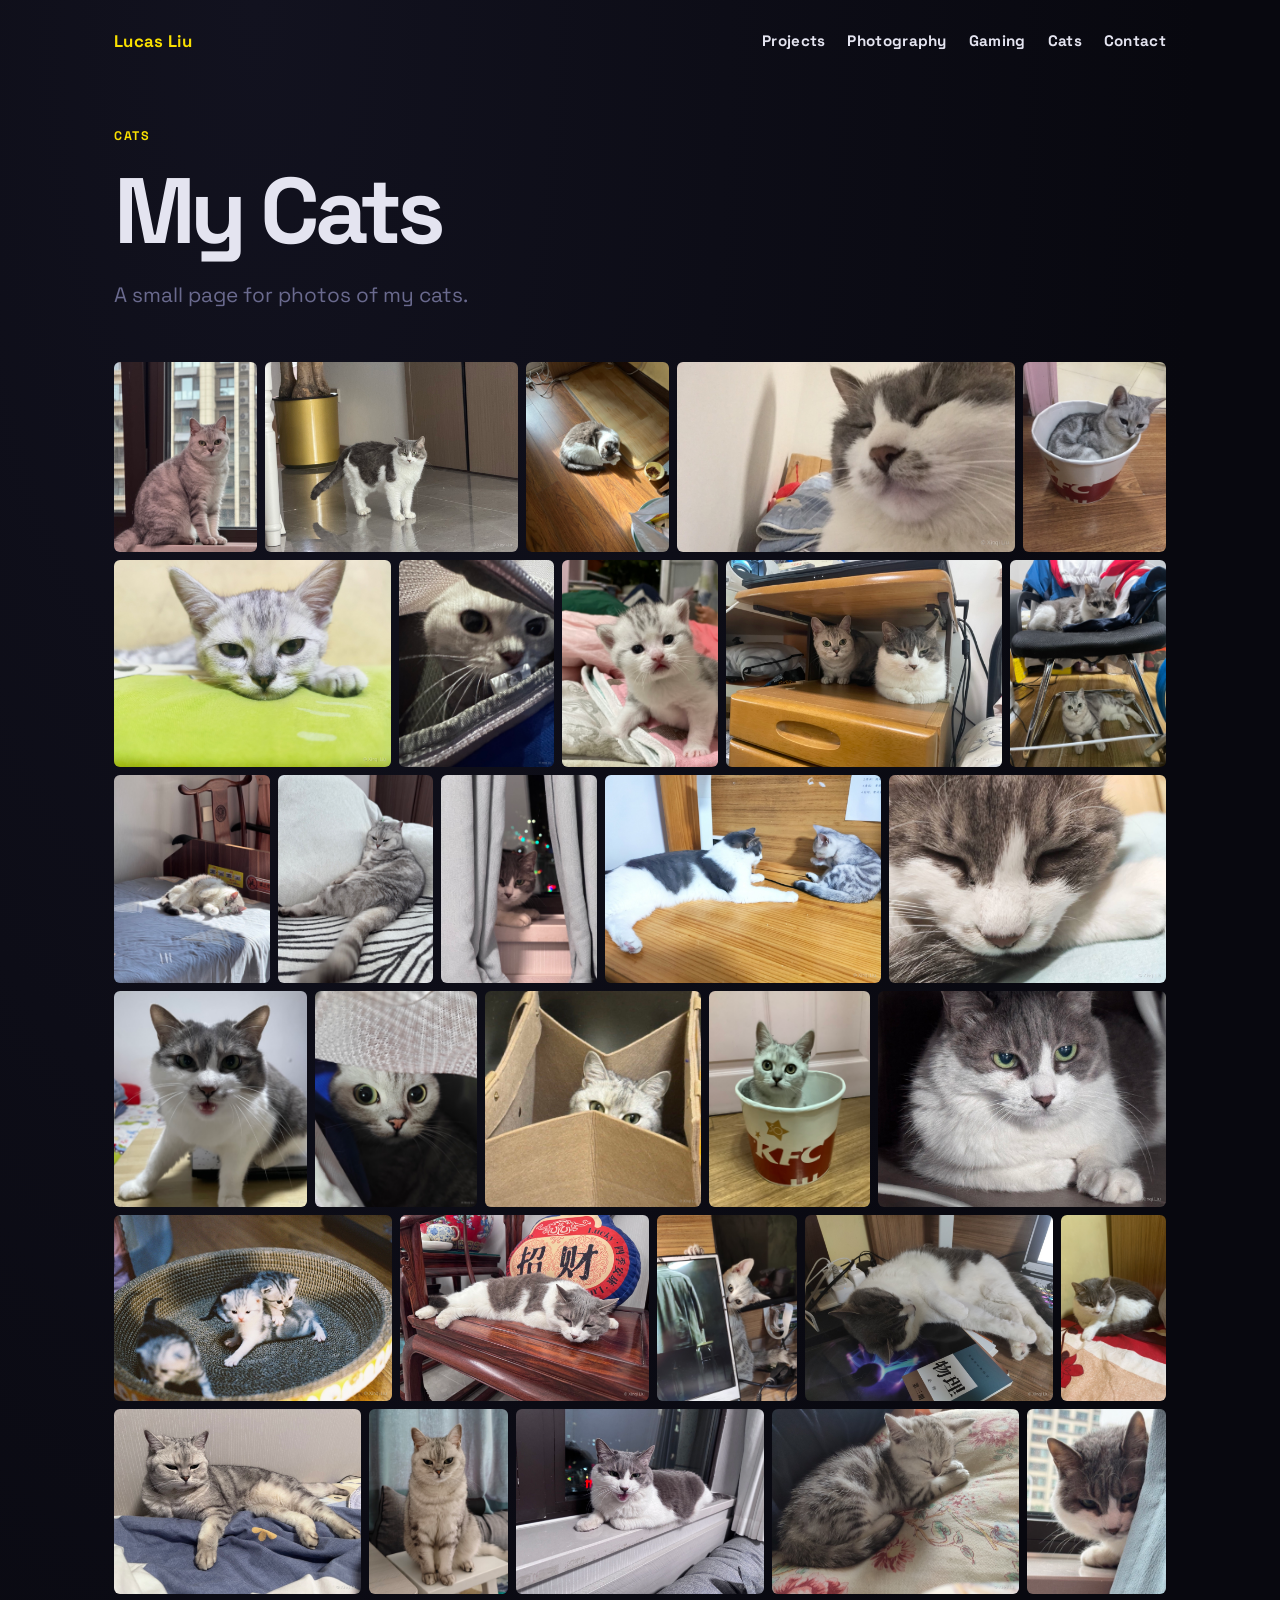
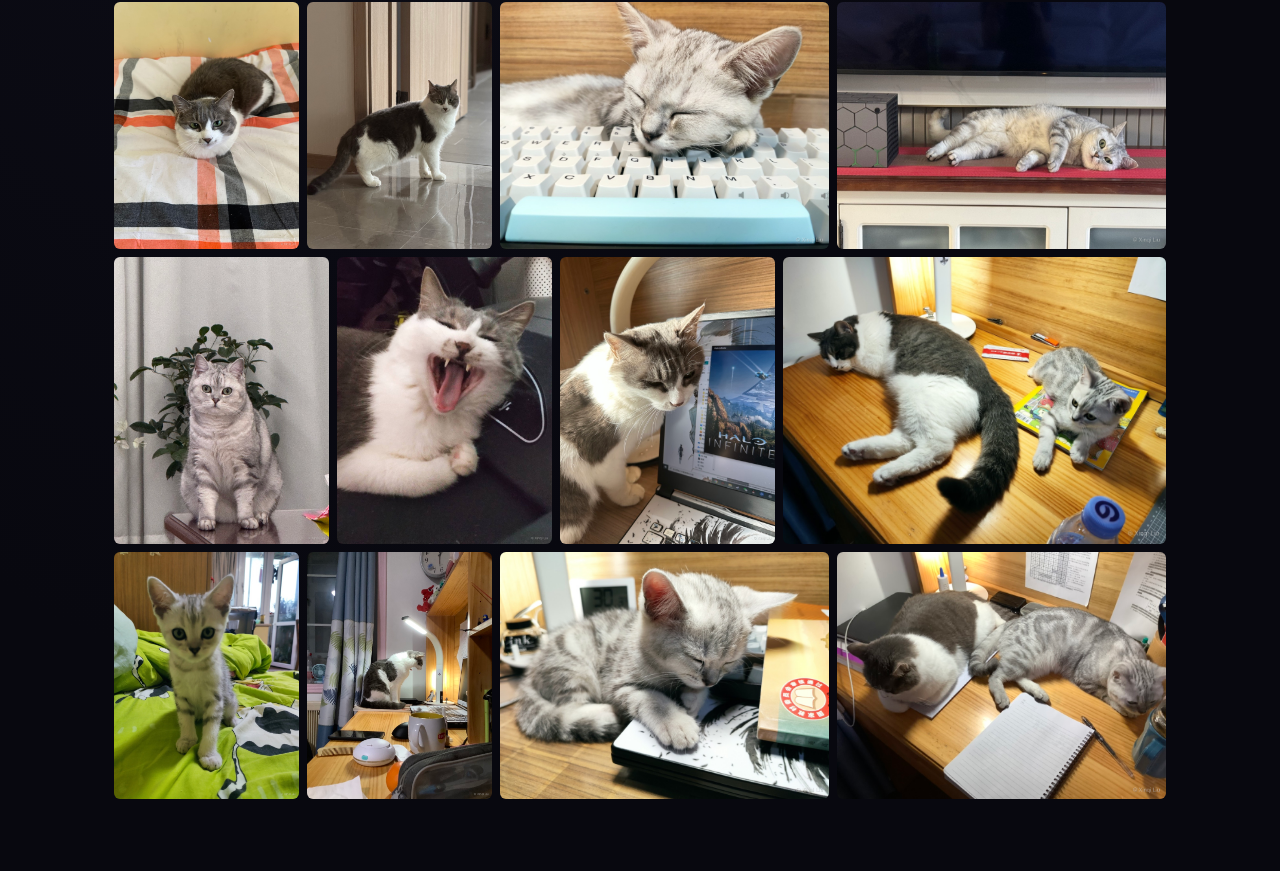
==== commit efd450f0: "Add subtle watermarks and preserve original gallery images" ====
--- a/cats.html
+++ b/cats.html
@@ -45,48 +45,48 @@
 
     <section>
       <div class="photo-grid photo-grid--hover photo-grid--interactive">
-        <a class="gallery-photo" href="images/cats/022676B5-F349-4433-A62F-2BC674BE7930_1_105_c.jpeg"><img src="images/cats/022676B5-F349-4433-A62F-2BC674BE7930_1_105_c.jpeg" alt="A gray tabby cat sitting beside a window." loading="lazy" data-w="1440" data-h="1920" /></a>
-        <a class="gallery-photo" href="images/cats/027FE562-A1F4-48D2-A522-E79BFFF85E98_1_105_c.jpeg"><img src="images/cats/027FE562-A1F4-48D2-A522-E79BFFF85E98_1_105_c.jpeg" alt="A gray and white cat standing on a tiled floor." loading="lazy" data-w="1920" data-h="1440" /></a>
-        <a class="gallery-photo" href="images/cats/0B552FAA-4996-4B69-B05D-C0F38C509FF8_1_105_c.jpeg"><img src="images/cats/0B552FAA-4996-4B69-B05D-C0F38C509FF8_1_105_c.jpeg" alt="A gray and white cat curled up in a patch of sunlight on a wooden floor." loading="lazy" data-w="1440" data-h="1920" /></a>
-        <a class="gallery-photo" href="images/cats/0F1BE93D-9D82-4BA6-8341-7AD65D0269CA_1_105_c.jpeg"><img src="images/cats/0F1BE93D-9D82-4BA6-8341-7AD65D0269CA_1_105_c.jpeg" alt="Close-up of a gray and white cat resting with its eyes closed." loading="lazy" data-w="1920" data-h="1080" /></a>
-        <a class="gallery-photo" href="images/cats/0FFA9F94-952C-47EA-A236-4DE72FC25606_1_105_c.jpeg"><img src="images/cats/0FFA9F94-952C-47EA-A236-4DE72FC25606_1_105_c.jpeg" alt="A silver tabby kitten sitting inside a paper bucket." loading="lazy" data-w="1440" data-h="1920" /></a>
-        <a class="gallery-photo" href="images/cats/17F78FDF-1A64-4216-BB80-3A97E763206C_1_105_c.jpeg"><img src="images/cats/17F78FDF-1A64-4216-BB80-3A97E763206C_1_105_c.jpeg" alt="A silver tabby kitten lying on a bright green blanket." loading="lazy" data-w="1920" data-h="1440" /></a>
-        <a class="gallery-photo" href="images/cats/19F6200B-7D51-49CC-9E1E-4E9CDE894DA0_1_105_c.jpeg"><img src="images/cats/19F6200B-7D51-49CC-9E1E-4E9CDE894DA0_1_105_c.jpeg" alt="A wide-eyed cat peeking out from beneath a fabric cover." loading="lazy" data-w="1440" data-h="1920" /></a>
-        <a class="gallery-photo" href="images/cats/1A288742-789D-4477-A495-CE6196F122BB_1_105_c.jpeg"><img src="images/cats/1A288742-789D-4477-A495-CE6196F122BB_1_105_c.jpeg" alt="A small gray and white kitten being held on a blanket." loading="lazy" data-w="1442" data-h="1920" /></a>
-        <a class="gallery-photo" href="images/cats/21DAFA92-E9BD-4158-B0EE-BB5C69613ABF_1_105_c.jpeg"><img src="images/cats/21DAFA92-E9BD-4158-B0EE-BB5C69613ABF_1_105_c.jpeg" alt="Two cats sitting side by side on a wooden shelf beneath a desk." loading="lazy" data-w="1920" data-h="1442" /></a>
-        <a class="gallery-photo" href="images/cats/2425760A-C7C5-4C65-BD76-09657659F519_1_105_c.jpeg"><img src="images/cats/2425760A-C7C5-4C65-BD76-09657659F519_1_105_c.jpeg" alt="A cat resting on an office chair with another cat sitting below." loading="lazy" data-w="1442" data-h="1920" /></a>
-        <a class="gallery-photo" href="images/cats/27D07F33-BBAD-4957-82C8-EB9702E09497_1_105_c.jpeg"><img src="images/cats/27D07F33-BBAD-4957-82C8-EB9702E09497_1_105_c.jpeg" alt="A gray and white cat sleeping on a blue bedspread." loading="lazy" data-w="1440" data-h="1920" /></a>
-        <a class="gallery-photo" href="images/cats/33B417A0-7AD5-4554-B3D0-4EDCA19AF41D_1_105_c.jpeg"><img src="images/cats/33B417A0-7AD5-4554-B3D0-4EDCA19AF41D_1_105_c.jpeg" alt="A silver tabby cat reclining against a wall on a striped cushion." loading="lazy" data-w="1440" data-h="1920" /></a>
-        <a class="gallery-photo" href="images/cats/388D701B-9C8C-434F-9AD4-1F368914CAAF_1_105_c.jpeg"><img src="images/cats/388D701B-9C8C-434F-9AD4-1F368914CAAF_1_105_c.jpeg" alt="A gray and white cat peeking between curtains beside a window at night." loading="lazy" data-w="1440" data-h="1920" /></a>
-        <a class="gallery-photo" href="images/cats/3BC4B51D-7453-4153-AAA5-8B142612ADEE_1_105_c.jpeg"><img src="images/cats/3BC4B51D-7453-4153-AAA5-8B142612ADEE_1_105_c.jpeg" alt="Two cats facing each other on a wooden desk." loading="lazy" data-w="1920" data-h="1440" /></a>
-        <a class="gallery-photo" href="images/cats/3BE62E50-2517-4A63-AE82-8F8D9B488DC3_1_105_c.jpeg"><img src="images/cats/3BE62E50-2517-4A63-AE82-8F8D9B488DC3_1_105_c.jpeg" alt="Close-up of a gray and white cat sleeping with its head on its paws." loading="lazy" data-w="1920" data-h="1440" /></a>
-        <a class="gallery-photo" href="images/cats/3FD732B7-8F79-4E09-8526-015AFED118EF_1_105_c.jpeg"><img src="images/cats/3FD732B7-8F79-4E09-8526-015AFED118EF_1_105_c.jpeg" alt="A gray and white cat looking toward the camera with its mouth open." loading="lazy" data-w="1721" data-h="1920" /></a>
-        <a class="gallery-photo" href="images/cats/465FA20C-888F-424C-9AA3-01DE94F51C4D_1_105_c.jpeg"><img src="images/cats/465FA20C-888F-424C-9AA3-01DE94F51C4D_1_105_c.jpeg" alt="A cat with wide eyes peeking out from underneath a fabric cover." loading="lazy" data-w="1440" data-h="1920" /></a>
-        <a class="gallery-photo" href="images/cats/4D7DDEF7-8C3A-4BA6-B24C-43F6439E0908_1_105_c.jpeg"><img src="images/cats/4D7DDEF7-8C3A-4BA6-B24C-43F6439E0908_1_105_c.jpeg" alt="A silver tabby cat peering over the edge of a cardboard box." loading="lazy" data-w="1920" data-h="1920" /></a>
-        <a class="gallery-photo" href="images/cats/539DD9DD-D170-479F-B73C-EAF102F0ED06_1_105_c.jpeg"><img src="images/cats/539DD9DD-D170-479F-B73C-EAF102F0ED06_1_105_c.jpeg" alt="A silver tabby kitten looking up from inside a paper bucket." loading="lazy" data-w="1440" data-h="1920" /></a>
-        <a class="gallery-photo" href="images/cats/57D1E64C-7CB0-4862-8F8A-D17699D9AA7D_1_105_c.jpeg"><img src="images/cats/57D1E64C-7CB0-4862-8F8A-D17699D9AA7D_1_105_c.jpeg" alt="A gray and white cat with green eyes resting its paws together." loading="lazy" data-w="1920" data-h="1440" /></a>
-        <a class="gallery-photo" href="images/cats/59CC1E4F-429B-44BF-A74E-E5D256D101A7_1_105_c.jpeg"><img src="images/cats/59CC1E4F-429B-44BF-A74E-E5D256D101A7_1_105_c.jpeg" alt="Three small kittens gathered in a round cardboard scratching bed." loading="lazy" data-w="1920" data-h="1287" /></a>
-        <a class="gallery-photo" href="images/cats/5FC6F4A3-F1E0-48F8-A368-AB5B6872A0B4_1_105_c.jpeg"><img src="images/cats/5FC6F4A3-F1E0-48F8-A368-AB5B6872A0B4_1_105_c.jpeg" alt="A gray and white cat sleeping on a wooden chair beside a red cushion." loading="lazy" data-w="1920" data-h="1440" /></a>
-        <a class="gallery-photo" href="images/cats/619C1AF4-2737-4A91-9D15-BE3560CD5BAE_1_105_c.jpeg"><img src="images/cats/619C1AF4-2737-4A91-9D15-BE3560CD5BAE_1_105_c.jpeg" alt="A kitten peeking over the edge of a desk beside a monitor." loading="lazy" data-w="1440" data-h="1920" /></a>
-        <a class="gallery-photo" href="images/cats/64038C10-497D-48EC-8D2F-84EAAC562FB6_1_105_c.jpeg"><img src="images/cats/64038C10-497D-48EC-8D2F-84EAAC562FB6_1_105_c.jpeg" alt="A gray and white cat sleeping across a laptop on a desk." loading="lazy" data-w="1920" data-h="1440" /></a>
-        <a class="gallery-photo" href="images/cats/6B4118EB-88DD-470D-BFA9-8285950A57DC_1_105_c.jpeg"><img src="images/cats/6B4118EB-88DD-470D-BFA9-8285950A57DC_1_105_c.jpeg" alt="A gray and white cat curled up on a red and white blanket." loading="lazy" data-w="1080" data-h="1920" /></a>
-        <a class="gallery-photo" href="images/cats/73B87170-35C7-4993-8DA1-9396E6FCE4DC_1_105_c.jpeg"><img src="images/cats/73B87170-35C7-4993-8DA1-9396E6FCE4DC_1_105_c.jpeg" alt="A silver tabby cat reclining on a blue bedspread." loading="lazy" data-w="1920" data-h="1440" /></a>
-        <a class="gallery-photo" href="images/cats/7DEA34C9-6036-451D-92F1-C617CB449680_1_105_c.jpeg"><img src="images/cats/7DEA34C9-6036-451D-92F1-C617CB449680_1_105_c.jpeg" alt="A silver tabby cat sitting upright beside curtains." loading="lazy" data-w="1440" data-h="1920" /></a>
-        <a class="gallery-photo" href="images/cats/851F17BE-8333-4CE9-B604-986FAC4C8755_1_105_c.jpeg"><img src="images/cats/851F17BE-8333-4CE9-B604-986FAC4C8755_1_105_c.jpeg" alt="A gray and white cat resting on a windowsill." loading="lazy" data-w="1920" data-h="1440" /></a>
-        <a class="gallery-photo" href="images/cats/9AC025A7-2231-40E8-8951-E55D75D43A54_1_105_c.jpeg"><img src="images/cats/9AC025A7-2231-40E8-8951-E55D75D43A54_1_105_c.jpeg" alt="A silver tabby kitten curled up asleep on a floral blanket." loading="lazy" data-w="1920" data-h="1440" /></a>
-        <a class="gallery-photo" href="images/cats/A820F696-79D5-4D6A-AE35-AE633455E029_4_5005_c.jpeg"><img src="images/cats/A820F696-79D5-4D6A-AE35-AE633455E029_4_5005_c.jpeg" alt="A gray and white cat peeking around a blue curtain." loading="lazy" data-w="1440" data-h="1920" /></a>
-        <a class="gallery-photo" href="images/cats/AFCBC5A7-3DBD-4335-954A-D111031ACA4A_1_105_c.jpeg"><img src="images/cats/AFCBC5A7-3DBD-4335-954A-D111031ACA4A_1_105_c.jpeg" alt="A gray and white cat crouching on a colorful quilt." loading="lazy" data-w="1440" data-h="1920" /></a>
-        <a class="gallery-photo" href="images/cats/B187788B-924E-4EC5-95F7-0F200C8CB740_1_105_c.jpeg"><img src="images/cats/B187788B-924E-4EC5-95F7-0F200C8CB740_1_105_c.jpeg" alt="A gray and white cat standing in a hallway." loading="lazy" data-w="1440" data-h="1920" /></a>
-        <a class="gallery-photo" href="images/cats/B50FD188-EB4D-4B11-81FD-BDA47391044C_1_105_c.jpeg"><img src="images/cats/B50FD188-EB4D-4B11-81FD-BDA47391044C_1_105_c.jpeg" alt="A silver tabby kitten sleeping with its head on a keyboard." loading="lazy" data-w="1920" data-h="1440" /></a>
-        <a class="gallery-photo" href="images/cats/B70B720E-28B8-4BDB-9C21-E9E2D4DE9556_1_105_c.jpeg"><img src="images/cats/B70B720E-28B8-4BDB-9C21-E9E2D4DE9556_1_105_c.jpeg" alt="A silver tabby cat stretched out on a cabinet beneath a television." loading="lazy" data-w="1920" data-h="1440" /></a>
-        <a class="gallery-photo" href="images/cats/BCE21BD2-349E-46E3-8992-AF6D19F879A4_1_105_c.jpeg"><img src="images/cats/BCE21BD2-349E-46E3-8992-AF6D19F879A4_1_105_c.jpeg" alt="A silver tabby cat sitting in front of a leafy houseplant." loading="lazy" data-w="1440" data-h="1920" /></a>
-        <a class="gallery-photo" href="images/cats/C45CB0D5-A2B4-4A6E-8642-020B2E87109C_1_105_c.jpeg"><img src="images/cats/C45CB0D5-A2B4-4A6E-8642-020B2E87109C_1_105_c.jpeg" alt="A gray and white cat yawning with its mouth wide open." loading="lazy" data-w="1440" data-h="1920" /></a>
-        <a class="gallery-photo" href="images/cats/C897EE46-92E4-4639-A259-02292B5F3BCE_1_105_c.jpeg"><img src="images/cats/C897EE46-92E4-4639-A259-02292B5F3BCE_1_105_c.jpeg" alt="A gray and white cat sitting beside an open laptop." loading="lazy" data-w="1440" data-h="1920" /></a>
-        <a class="gallery-photo" href="images/cats/CA6E9315-EB69-4551-A2C2-34A1DDBBE6CC_1_105_c.jpeg"><img src="images/cats/CA6E9315-EB69-4551-A2C2-34A1DDBBE6CC_1_105_c.jpeg" alt="A gray and white cat and a silver tabby resting together on a wooden desk." loading="lazy" data-w="1920" data-h="1440" /></a>
-        <a class="gallery-photo" href="images/cats/D4BF6A0E-4FF5-4D9E-93A7-4BB908677E19_1_105_c.jpeg"><img src="images/cats/D4BF6A0E-4FF5-4D9E-93A7-4BB908677E19_1_105_c.jpeg" alt="A small kitten standing on a green patterned bedspread." loading="lazy" data-w="1440" data-h="1920" /></a>
-        <a class="gallery-photo" href="images/cats/DF0A548F-12F0-43CC-B572-C6649B1FE42E_1_105_c.jpeg"><img src="images/cats/DF0A548F-12F0-43CC-B572-C6649B1FE42E_1_105_c.jpeg" alt="A gray and white cat sitting on an office chair beside a desk." loading="lazy" data-w="1440" data-h="1920" /></a>
-        <a class="gallery-photo" href="images/cats/E7008F0A-7F35-41EC-B72C-7DC1CE60BB76_1_105_c.jpeg"><img src="images/cats/E7008F0A-7F35-41EC-B72C-7DC1CE60BB76_1_105_c.jpeg" alt="A silver tabby kitten asleep on a tablet beside a cup." loading="lazy" data-w="1920" data-h="1440" /></a>
-        <a class="gallery-photo" href="images/cats/FA60CE29-6546-4216-A373-100ABB5DD50F_1_105_c.jpeg"><img src="images/cats/FA60CE29-6546-4216-A373-100ABB5DD50F_1_105_c.jpeg" alt="Two cats sleeping together on a wooden desk beside a notebook." loading="lazy" data-w="1920" data-h="1440" /></a>
+        <a class="gallery-photo" href="images/watermarked/cats/022676B5-F349-4433-A62F-2BC674BE7930_1_105_c.jpeg"><img src="images/watermarked/cats/022676B5-F349-4433-A62F-2BC674BE7930_1_105_c.jpeg" alt="A gray tabby cat sitting beside a window." loading="lazy" data-w="1440" data-h="1920" /><span class="photo-watermark" aria-hidden="true">© Xinqi Liu</span></a>
+        <a class="gallery-photo" href="images/watermarked/cats/027FE562-A1F4-48D2-A522-E79BFFF85E98_1_105_c.jpeg"><img src="images/watermarked/cats/027FE562-A1F4-48D2-A522-E79BFFF85E98_1_105_c.jpeg" alt="A gray and white cat standing on a tiled floor." loading="lazy" data-w="1920" data-h="1440" /><span class="photo-watermark" aria-hidden="true">© Xinqi Liu</span></a>
+        <a class="gallery-photo" href="images/watermarked/cats/0B552FAA-4996-4B69-B05D-C0F38C509FF8_1_105_c.jpeg"><img src="images/watermarked/cats/0B552FAA-4996-4B69-B05D-C0F38C509FF8_1_105_c.jpeg" alt="A gray and white cat curled up in a patch of sunlight on a wooden floor." loading="lazy" data-w="1440" data-h="1920" /><span class="photo-watermark" aria-hidden="true">© Xinqi Liu</span></a>
+        <a class="gallery-photo" href="images/watermarked/cats/0F1BE93D-9D82-4BA6-8341-7AD65D0269CA_1_105_c.jpeg"><img src="images/watermarked/cats/0F1BE93D-9D82-4BA6-8341-7AD65D0269CA_1_105_c.jpeg" alt="Close-up of a gray and white cat resting with its eyes closed." loading="lazy" data-w="1920" data-h="1080" /><span class="photo-watermark" aria-hidden="true">© Xinqi Liu</span></a>
+        <a class="gallery-photo" href="images/watermarked/cats/0FFA9F94-952C-47EA-A236-4DE72FC25606_1_105_c.jpeg"><img src="images/watermarked/cats/0FFA9F94-952C-47EA-A236-4DE72FC25606_1_105_c.jpeg" alt="A silver tabby kitten sitting inside a paper bucket." loading="lazy" data-w="1440" data-h="1920" /><span class="photo-watermark" aria-hidden="true">© Xinqi Liu</span></a>
+        <a class="gallery-photo" href="images/watermarked/cats/17F78FDF-1A64-4216-BB80-3A97E763206C_1_105_c.jpeg"><img src="images/watermarked/cats/17F78FDF-1A64-4216-BB80-3A97E763206C_1_105_c.jpeg" alt="A silver tabby kitten lying on a bright green blanket." loading="lazy" data-w="1920" data-h="1440" /><span class="photo-watermark" aria-hidden="true">© Xinqi Liu</span></a>
+        <a class="gallery-photo" href="images/watermarked/cats/19F6200B-7D51-49CC-9E1E-4E9CDE894DA0_1_105_c.jpeg"><img src="images/watermarked/cats/19F6200B-7D51-49CC-9E1E-4E9CDE894DA0_1_105_c.jpeg" alt="A wide-eyed cat peeking out from beneath a fabric cover." loading="lazy" data-w="1440" data-h="1920" /><span class="photo-watermark" aria-hidden="true">© Xinqi Liu</span></a>
+        <a class="gallery-photo" href="images/watermarked/cats/1A288742-789D-4477-A495-CE6196F122BB_1_105_c.jpeg"><img src="images/watermarked/cats/1A288742-789D-4477-A495-CE6196F122BB_1_105_c.jpeg" alt="A small gray and white kitten being held on a blanket." loading="lazy" data-w="1442" data-h="1920" /><span class="photo-watermark" aria-hidden="true">© Xinqi Liu</span></a>
+        <a class="gallery-photo" href="images/watermarked/cats/21DAFA92-E9BD-4158-B0EE-BB5C69613ABF_1_105_c.jpeg"><img src="images/watermarked/cats/21DAFA92-E9BD-4158-B0EE-BB5C69613ABF_1_105_c.jpeg" alt="Two cats sitting side by side on a wooden shelf beneath a desk." loading="lazy" data-w="1920" data-h="1442" /><span class="photo-watermark" aria-hidden="true">© Xinqi Liu</span></a>
+        <a class="gallery-photo" href="images/watermarked/cats/2425760A-C7C5-4C65-BD76-09657659F519_1_105_c.jpeg"><img src="images/watermarked/cats/2425760A-C7C5-4C65-BD76-09657659F519_1_105_c.jpeg" alt="A cat resting on an office chair with another cat sitting below." loading="lazy" data-w="1442" data-h="1920" /><span class="photo-watermark" aria-hidden="true">© Xinqi Liu</span></a>
+        <a class="gallery-photo" href="images/watermarked/cats/27D07F33-BBAD-4957-82C8-EB9702E09497_1_105_c.jpeg"><img src="images/watermarked/cats/27D07F33-BBAD-4957-82C8-EB9702E09497_1_105_c.jpeg" alt="A gray and white cat sleeping on a blue bedspread." loading="lazy" data-w="1440" data-h="1920" /><span class="photo-watermark" aria-hidden="true">© Xinqi Liu</span></a>
+        <a class="gallery-photo" href="images/watermarked/cats/33B417A0-7AD5-4554-B3D0-4EDCA19AF41D_1_105_c.jpeg"><img src="images/watermarked/cats/33B417A0-7AD5-4554-B3D0-4EDCA19AF41D_1_105_c.jpeg" alt="A silver tabby cat reclining against a wall on a striped cushion." loading="lazy" data-w="1440" data-h="1920" /><span class="photo-watermark" aria-hidden="true">© Xinqi Liu</span></a>
+        <a class="gallery-photo" href="images/watermarked/cats/388D701B-9C8C-434F-9AD4-1F368914CAAF_1_105_c.jpeg"><img src="images/watermarked/cats/388D701B-9C8C-434F-9AD4-1F368914CAAF_1_105_c.jpeg" alt="A gray and white cat peeking between curtains beside a window at night." loading="lazy" data-w="1440" data-h="1920" /><span class="photo-watermark" aria-hidden="true">© Xinqi Liu</span></a>
+        <a class="gallery-photo" href="images/watermarked/cats/3BC4B51D-7453-4153-AAA5-8B142612ADEE_1_105_c.jpeg"><img src="images/watermarked/cats/3BC4B51D-7453-4153-AAA5-8B142612ADEE_1_105_c.jpeg" alt="Two cats facing each other on a wooden desk." loading="lazy" data-w="1920" data-h="1440" /><span class="photo-watermark" aria-hidden="true">© Xinqi Liu</span></a>
+        <a class="gallery-photo" href="images/watermarked/cats/3BE62E50-2517-4A63-AE82-8F8D9B488DC3_1_105_c.jpeg"><img src="images/watermarked/cats/3BE62E50-2517-4A63-AE82-8F8D9B488DC3_1_105_c.jpeg" alt="Close-up of a gray and white cat sleeping with its head on its paws." loading="lazy" data-w="1920" data-h="1440" /><span class="photo-watermark" aria-hidden="true">© Xinqi Liu</span></a>
+        <a class="gallery-photo" href="images/watermarked/cats/3FD732B7-8F79-4E09-8526-015AFED118EF_1_105_c.jpeg"><img src="images/watermarked/cats/3FD732B7-8F79-4E09-8526-015AFED118EF_1_105_c.jpeg" alt="A gray and white cat looking toward the camera with its mouth open." loading="lazy" data-w="1721" data-h="1920" /><span class="photo-watermark" aria-hidden="true">© Xinqi Liu</span></a>
+        <a class="gallery-photo" href="images/watermarked/cats/465FA20C-888F-424C-9AA3-01DE94F51C4D_1_105_c.jpeg"><img src="images/watermarked/cats/465FA20C-888F-424C-9AA3-01DE94F51C4D_1_105_c.jpeg" alt="A cat with wide eyes peeking out from underneath a fabric cover." loading="lazy" data-w="1440" data-h="1920" /><span class="photo-watermark" aria-hidden="true">© Xinqi Liu</span></a>
+        <a class="gallery-photo" href="images/watermarked/cats/4D7DDEF7-8C3A-4BA6-B24C-43F6439E0908_1_105_c.jpeg"><img src="images/watermarked/cats/4D7DDEF7-8C3A-4BA6-B24C-43F6439E0908_1_105_c.jpeg" alt="A silver tabby cat peering over the edge of a cardboard box." loading="lazy" data-w="1920" data-h="1920" /><span class="photo-watermark" aria-hidden="true">© Xinqi Liu</span></a>
+        <a class="gallery-photo" href="images/watermarked/cats/539DD9DD-D170-479F-B73C-EAF102F0ED06_1_105_c.jpeg"><img src="images/watermarked/cats/539DD9DD-D170-479F-B73C-EAF102F0ED06_1_105_c.jpeg" alt="A silver tabby kitten looking up from inside a paper bucket." loading="lazy" data-w="1440" data-h="1920" /><span class="photo-watermark" aria-hidden="true">© Xinqi Liu</span></a>
+        <a class="gallery-photo" href="images/watermarked/cats/57D1E64C-7CB0-4862-8F8A-D17699D9AA7D_1_105_c.jpeg"><img src="images/watermarked/cats/57D1E64C-7CB0-4862-8F8A-D17699D9AA7D_1_105_c.jpeg" alt="A gray and white cat with green eyes resting its paws together." loading="lazy" data-w="1920" data-h="1440" /><span class="photo-watermark" aria-hidden="true">© Xinqi Liu</span></a>
+        <a class="gallery-photo" href="images/watermarked/cats/59CC1E4F-429B-44BF-A74E-E5D256D101A7_1_105_c.jpeg"><img src="images/watermarked/cats/59CC1E4F-429B-44BF-A74E-E5D256D101A7_1_105_c.jpeg" alt="Three small kittens gathered in a round cardboard scratching bed." loading="lazy" data-w="1920" data-h="1287" /><span class="photo-watermark" aria-hidden="true">© Xinqi Liu</span></a>
+        <a class="gallery-photo" href="images/watermarked/cats/5FC6F4A3-F1E0-48F8-A368-AB5B6872A0B4_1_105_c.jpeg"><img src="images/watermarked/cats/5FC6F4A3-F1E0-48F8-A368-AB5B6872A0B4_1_105_c.jpeg" alt="A gray and white cat sleeping on a wooden chair beside a red cushion." loading="lazy" data-w="1920" data-h="1440" /><span class="photo-watermark" aria-hidden="true">© Xinqi Liu</span></a>
+        <a class="gallery-photo" href="images/watermarked/cats/619C1AF4-2737-4A91-9D15-BE3560CD5BAE_1_105_c.jpeg"><img src="images/watermarked/cats/619C1AF4-2737-4A91-9D15-BE3560CD5BAE_1_105_c.jpeg" alt="A kitten peeking over the edge of a desk beside a monitor." loading="lazy" data-w="1440" data-h="1920" /><span class="photo-watermark" aria-hidden="true">© Xinqi Liu</span></a>
+        <a class="gallery-photo" href="images/watermarked/cats/64038C10-497D-48EC-8D2F-84EAAC562FB6_1_105_c.jpeg"><img src="images/watermarked/cats/64038C10-497D-48EC-8D2F-84EAAC562FB6_1_105_c.jpeg" alt="A gray and white cat sleeping across a laptop on a desk." loading="lazy" data-w="1920" data-h="1440" /><span class="photo-watermark" aria-hidden="true">© Xinqi Liu</span></a>
+        <a class="gallery-photo" href="images/watermarked/cats/6B4118EB-88DD-470D-BFA9-8285950A57DC_1_105_c.jpeg"><img src="images/watermarked/cats/6B4118EB-88DD-470D-BFA9-8285950A57DC_1_105_c.jpeg" alt="A gray and white cat curled up on a red and white blanket." loading="lazy" data-w="1080" data-h="1920" /><span class="photo-watermark" aria-hidden="true">© Xinqi Liu</span></a>
+        <a class="gallery-photo" href="images/watermarked/cats/73B87170-35C7-4993-8DA1-9396E6FCE4DC_1_105_c.jpeg"><img src="images/watermarked/cats/73B87170-35C7-4993-8DA1-9396E6FCE4DC_1_105_c.jpeg" alt="A silver tabby cat reclining on a blue bedspread." loading="lazy" data-w="1920" data-h="1440" /><span class="photo-watermark" aria-hidden="true">© Xinqi Liu</span></a>
+        <a class="gallery-photo" href="images/watermarked/cats/7DEA34C9-6036-451D-92F1-C617CB449680_1_105_c.jpeg"><img src="images/watermarked/cats/7DEA34C9-6036-451D-92F1-C617CB449680_1_105_c.jpeg" alt="A silver tabby cat sitting upright beside curtains." loading="lazy" data-w="1440" data-h="1920" /><span class="photo-watermark" aria-hidden="true">© Xinqi Liu</span></a>
+        <a class="gallery-photo" href="images/watermarked/cats/851F17BE-8333-4CE9-B604-986FAC4C8755_1_105_c.jpeg"><img src="images/watermarked/cats/851F17BE-8333-4CE9-B604-986FAC4C8755_1_105_c.jpeg" alt="A gray and white cat resting on a windowsill." loading="lazy" data-w="1920" data-h="1440" /><span class="photo-watermark" aria-hidden="true">© Xinqi Liu</span></a>
+        <a class="gallery-photo" href="images/watermarked/cats/9AC025A7-2231-40E8-8951-E55D75D43A54_1_105_c.jpeg"><img src="images/watermarked/cats/9AC025A7-2231-40E8-8951-E55D75D43A54_1_105_c.jpeg" alt="A silver tabby kitten curled up asleep on a floral blanket." loading="lazy" data-w="1920" data-h="1440" /><span class="photo-watermark" aria-hidden="true">© Xinqi Liu</span></a>
+        <a class="gallery-photo" href="images/watermarked/cats/A820F696-79D5-4D6A-AE35-AE633455E029_4_5005_c.jpeg"><img src="images/watermarked/cats/A820F696-79D5-4D6A-AE35-AE633455E029_4_5005_c.jpeg" alt="A gray and white cat peeking around a blue curtain." loading="lazy" data-w="1440" data-h="1920" /><span class="photo-watermark" aria-hidden="true">© Xinqi Liu</span></a>
+        <a class="gallery-photo" href="images/watermarked/cats/AFCBC5A7-3DBD-4335-954A-D111031ACA4A_1_105_c.jpeg"><img src="images/watermarked/cats/AFCBC5A7-3DBD-4335-954A-D111031ACA4A_1_105_c.jpeg" alt="A gray and white cat crouching on a colorful quilt." loading="lazy" data-w="1440" data-h="1920" /><span class="photo-watermark" aria-hidden="true">© Xinqi Liu</span></a>
+        <a class="gallery-photo" href="images/watermarked/cats/B187788B-924E-4EC5-95F7-0F200C8CB740_1_105_c.jpeg"><img src="images/watermarked/cats/B187788B-924E-4EC5-95F7-0F200C8CB740_1_105_c.jpeg" alt="A gray and white cat standing in a hallway." loading="lazy" data-w="1440" data-h="1920" /><span class="photo-watermark" aria-hidden="true">© Xinqi Liu</span></a>
+        <a class="gallery-photo" href="images/watermarked/cats/B50FD188-EB4D-4B11-81FD-BDA47391044C_1_105_c.jpeg"><img src="images/watermarked/cats/B50FD188-EB4D-4B11-81FD-BDA47391044C_1_105_c.jpeg" alt="A silver tabby kitten sleeping with its head on a keyboard." loading="lazy" data-w="1920" data-h="1440" /><span class="photo-watermark" aria-hidden="true">© Xinqi Liu</span></a>
+        <a class="gallery-photo" href="images/watermarked/cats/B70B720E-28B8-4BDB-9C21-E9E2D4DE9556_1_105_c.jpeg"><img src="images/watermarked/cats/B70B720E-28B8-4BDB-9C21-E9E2D4DE9556_1_105_c.jpeg" alt="A silver tabby cat stretched out on a cabinet beneath a television." loading="lazy" data-w="1920" data-h="1440" /><span class="photo-watermark" aria-hidden="true">© Xinqi Liu</span></a>
+        <a class="gallery-photo" href="images/watermarked/cats/BCE21BD2-349E-46E3-8992-AF6D19F879A4_1_105_c.jpeg"><img src="images/watermarked/cats/BCE21BD2-349E-46E3-8992-AF6D19F879A4_1_105_c.jpeg" alt="A silver tabby cat sitting in front of a leafy houseplant." loading="lazy" data-w="1440" data-h="1920" /><span class="photo-watermark" aria-hidden="true">© Xinqi Liu</span></a>
+        <a class="gallery-photo" href="images/watermarked/cats/C45CB0D5-A2B4-4A6E-8642-020B2E87109C_1_105_c.jpeg"><img src="images/watermarked/cats/C45CB0D5-A2B4-4A6E-8642-020B2E87109C_1_105_c.jpeg" alt="A gray and white cat yawning with its mouth wide open." loading="lazy" data-w="1440" data-h="1920" /><span class="photo-watermark" aria-hidden="true">© Xinqi Liu</span></a>
+        <a class="gallery-photo" href="images/watermarked/cats/C897EE46-92E4-4639-A259-02292B5F3BCE_1_105_c.jpeg"><img src="images/watermarked/cats/C897EE46-92E4-4639-A259-02292B5F3BCE_1_105_c.jpeg" alt="A gray and white cat sitting beside an open laptop." loading="lazy" data-w="1440" data-h="1920" /><span class="photo-watermark" aria-hidden="true">© Xinqi Liu</span></a>
+        <a class="gallery-photo" href="images/watermarked/cats/CA6E9315-EB69-4551-A2C2-34A1DDBBE6CC_1_105_c.jpeg"><img src="images/watermarked/cats/CA6E9315-EB69-4551-A2C2-34A1DDBBE6CC_1_105_c.jpeg" alt="A gray and white cat and a silver tabby resting together on a wooden desk." loading="lazy" data-w="1920" data-h="1440" /><span class="photo-watermark" aria-hidden="true">© Xinqi Liu</span></a>
+        <a class="gallery-photo" href="images/watermarked/cats/D4BF6A0E-4FF5-4D9E-93A7-4BB908677E19_1_105_c.jpeg"><img src="images/watermarked/cats/D4BF6A0E-4FF5-4D9E-93A7-4BB908677E19_1_105_c.jpeg" alt="A small kitten standing on a green patterned bedspread." loading="lazy" data-w="1440" data-h="1920" /><span class="photo-watermark" aria-hidden="true">© Xinqi Liu</span></a>
+        <a class="gallery-photo" href="images/watermarked/cats/DF0A548F-12F0-43CC-B572-C6649B1FE42E_1_105_c.jpeg"><img src="images/watermarked/cats/DF0A548F-12F0-43CC-B572-C6649B1FE42E_1_105_c.jpeg" alt="A gray and white cat sitting on an office chair beside a desk." loading="lazy" data-w="1440" data-h="1920" /><span class="photo-watermark" aria-hidden="true">© Xinqi Liu</span></a>
+        <a class="gallery-photo" href="images/watermarked/cats/E7008F0A-7F35-41EC-B72C-7DC1CE60BB76_1_105_c.jpeg"><img src="images/watermarked/cats/E7008F0A-7F35-41EC-B72C-7DC1CE60BB76_1_105_c.jpeg" alt="A silver tabby kitten asleep on a tablet beside a cup." loading="lazy" data-w="1920" data-h="1440" /><span class="photo-watermark" aria-hidden="true">© Xinqi Liu</span></a>
+        <a class="gallery-photo" href="images/watermarked/cats/FA60CE29-6546-4216-A373-100ABB5DD50F_1_105_c.jpeg"><img src="images/watermarked/cats/FA60CE29-6546-4216-A373-100ABB5DD50F_1_105_c.jpeg" alt="Two cats sleeping together on a wooden desk beside a notebook." loading="lazy" data-w="1920" data-h="1440" /><span class="photo-watermark" aria-hidden="true">© Xinqi Liu</span></a>
       </div>
     </section>
   </main>
@@ -94,7 +94,10 @@
     <button class="photo-viewer__close" type="button" aria-label="Close photo viewer" autofocus>×</button>
     <button class="photo-viewer__previous" type="button" aria-label="Previous photo">‹</button>
     <figure>
-      <img class="photo-viewer__image" alt="" />
+      <div class="photo-viewer__picture">
+        <img class="photo-viewer__image" alt="" />
+        <span class="photo-watermark" aria-hidden="true">© Xinqi Liu</span>
+      </div>
       <p class="photo-viewer__position" aria-live="polite"></p>
     </figure>
     <button class="photo-viewer__next" type="button" aria-label="Next photo">›</button>
--- a/style.css
+++ b/style.css
@@ -300,7 +300,7 @@
   object-fit: cover;
 }
 
-/* Photography links remain usable when JavaScript or dialog support is absent. */
+/* Gallery links remain usable when JavaScript or dialog support is absent. */
 .photo-grid--interactive:not(.gallery-ready) {
   display: grid;
   grid-template-columns: repeat(auto-fit, minmax(min(180px, 100%), 1fr));
@@ -318,6 +318,30 @@
   width: 100%;
   height: 100%;
   object-fit: contain;
+}
+
+/* A decorative site overlay complements the mark in downloaded web copies. */
+.photo-watermark {
+  position: absolute;
+  left: 10px;
+  bottom: 10px;
+  color: rgba(255, 255, 255, 0.65);
+  font: 11px/1.2 sans-serif;
+  text-shadow: 0 1px 3px rgba(0, 0, 0, 0.8);
+  pointer-events: none;
+  opacity: 0;
+}
+
+.gallery-photo:hover .photo-watermark,
+.gallery-photo:focus-visible .photo-watermark,
+.photo-viewer__picture:hover .photo-watermark,
+.photo-viewer:focus-within .photo-watermark { opacity: 1; }
+
+.photo-viewer__picture {
+  display: inline-block;
+  position: relative;
+  max-width: 100%;
+  vertical-align: top;
 }
 
 .gallery-photo:focus-visible {
